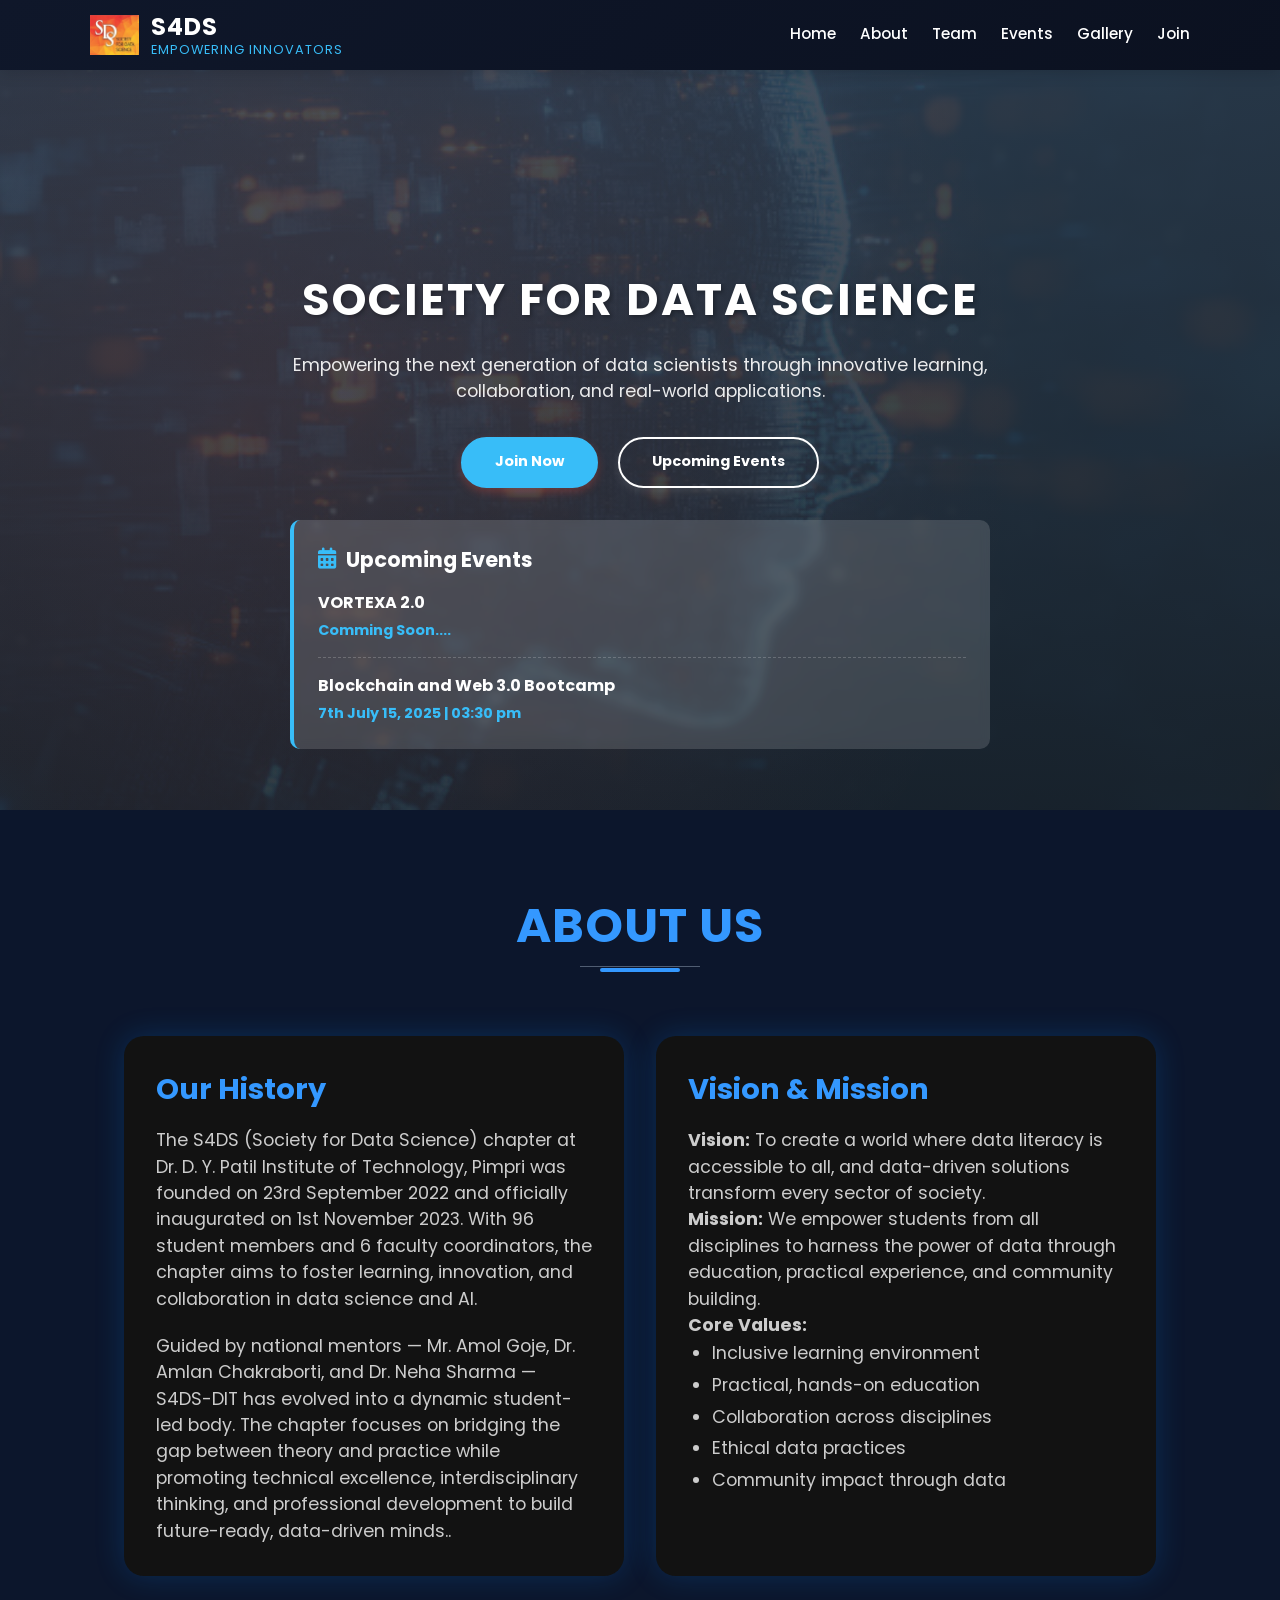
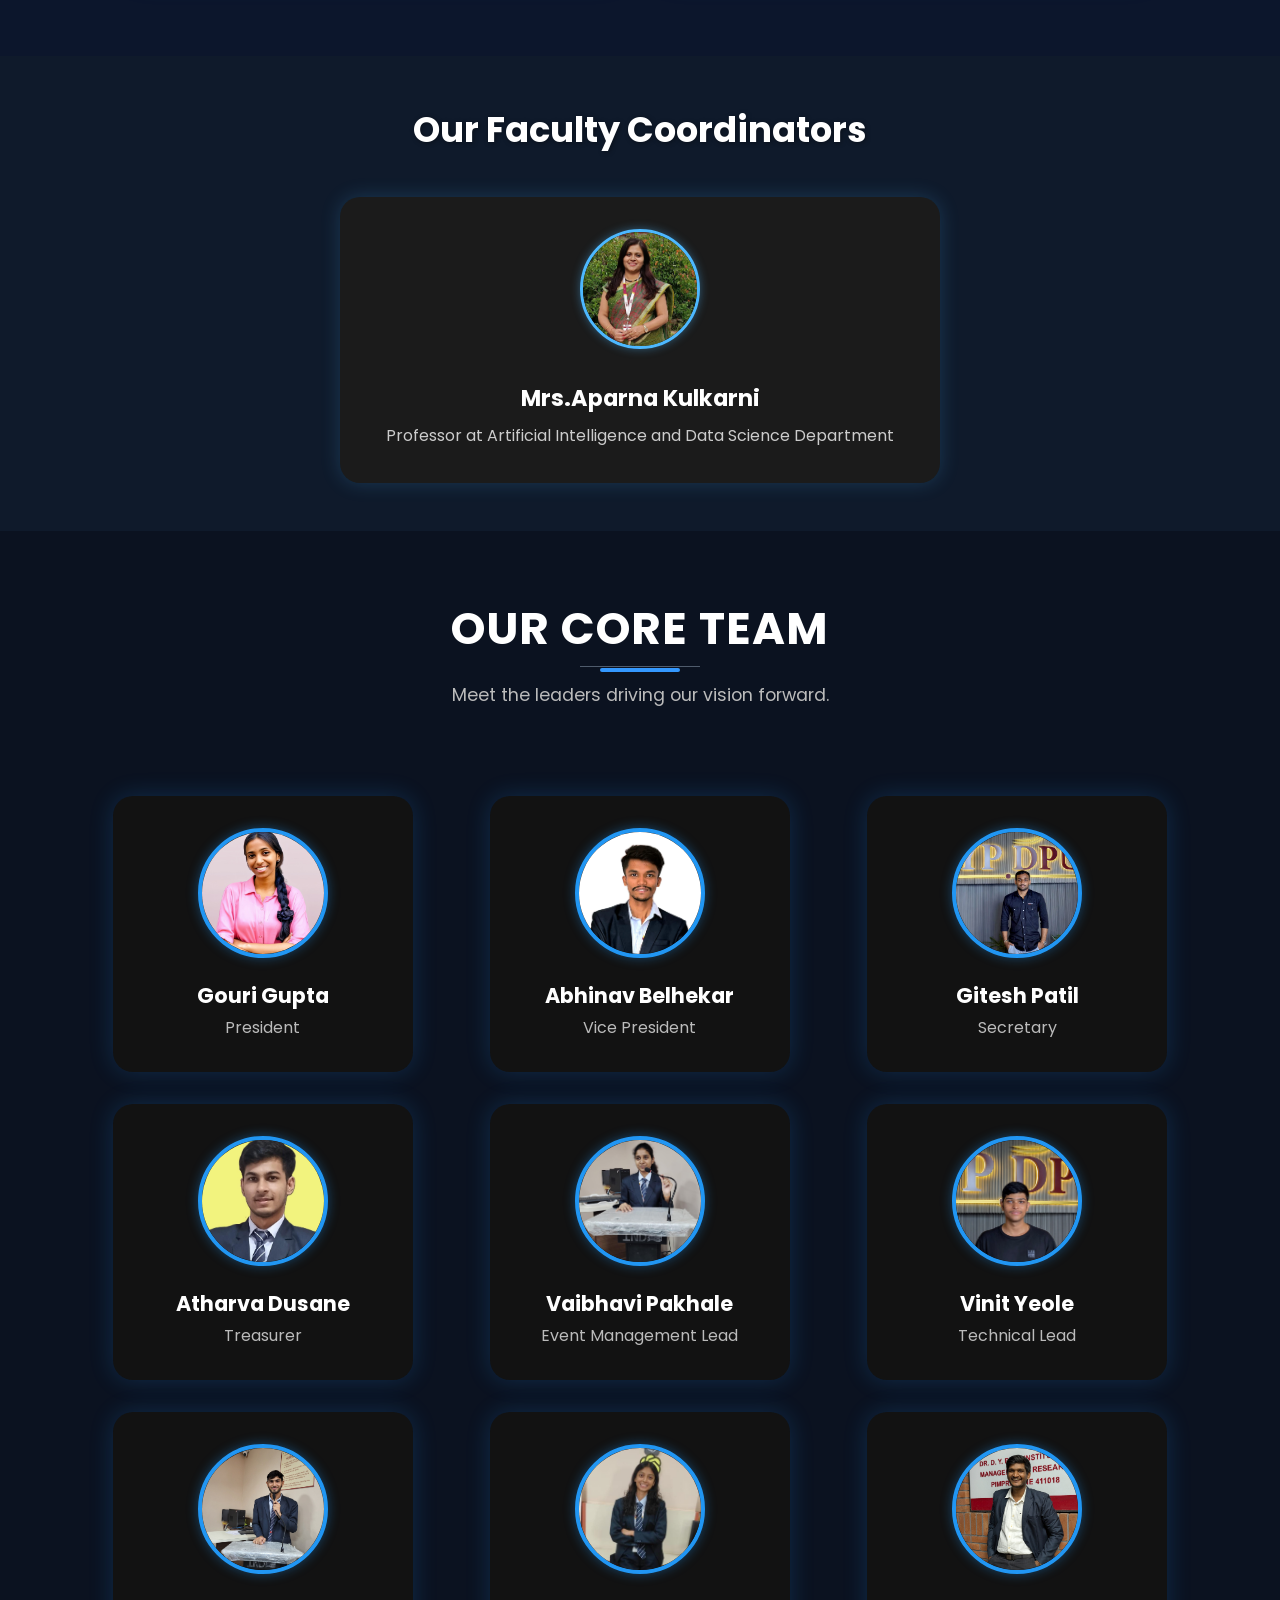
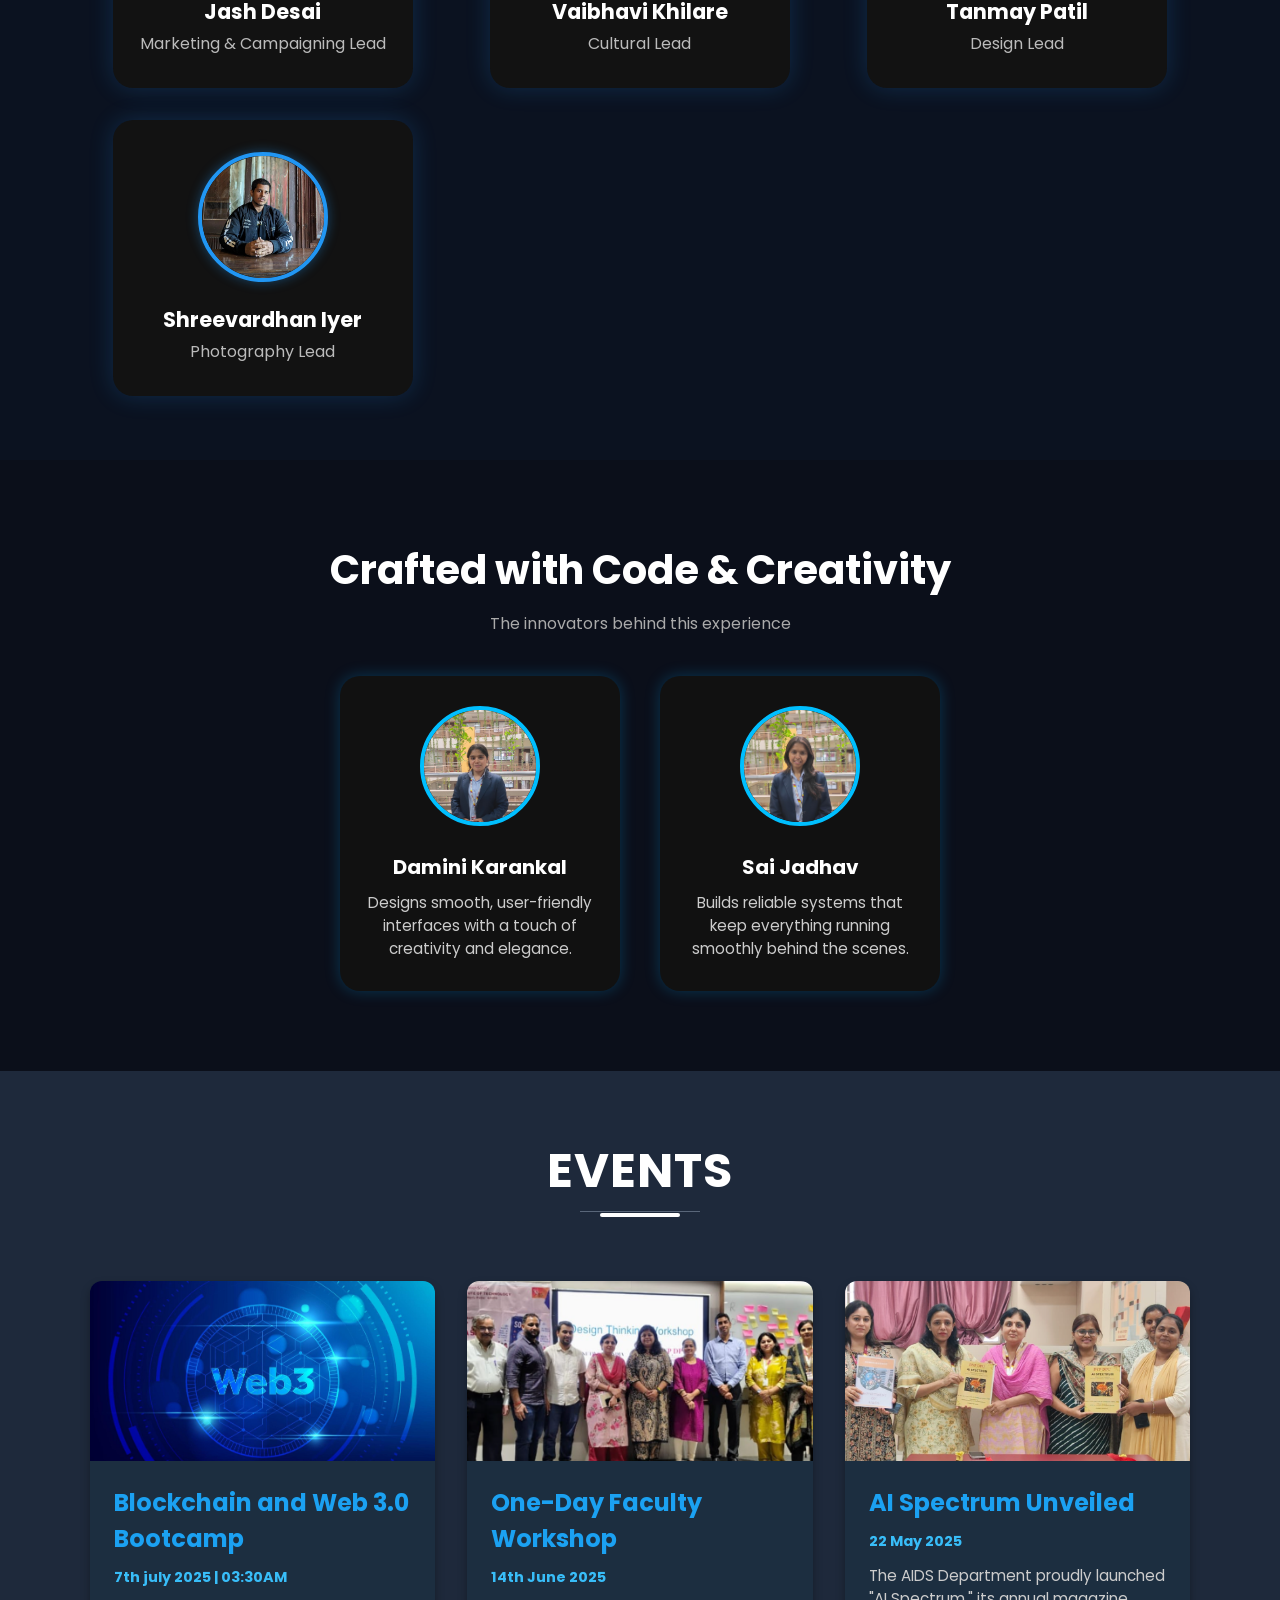
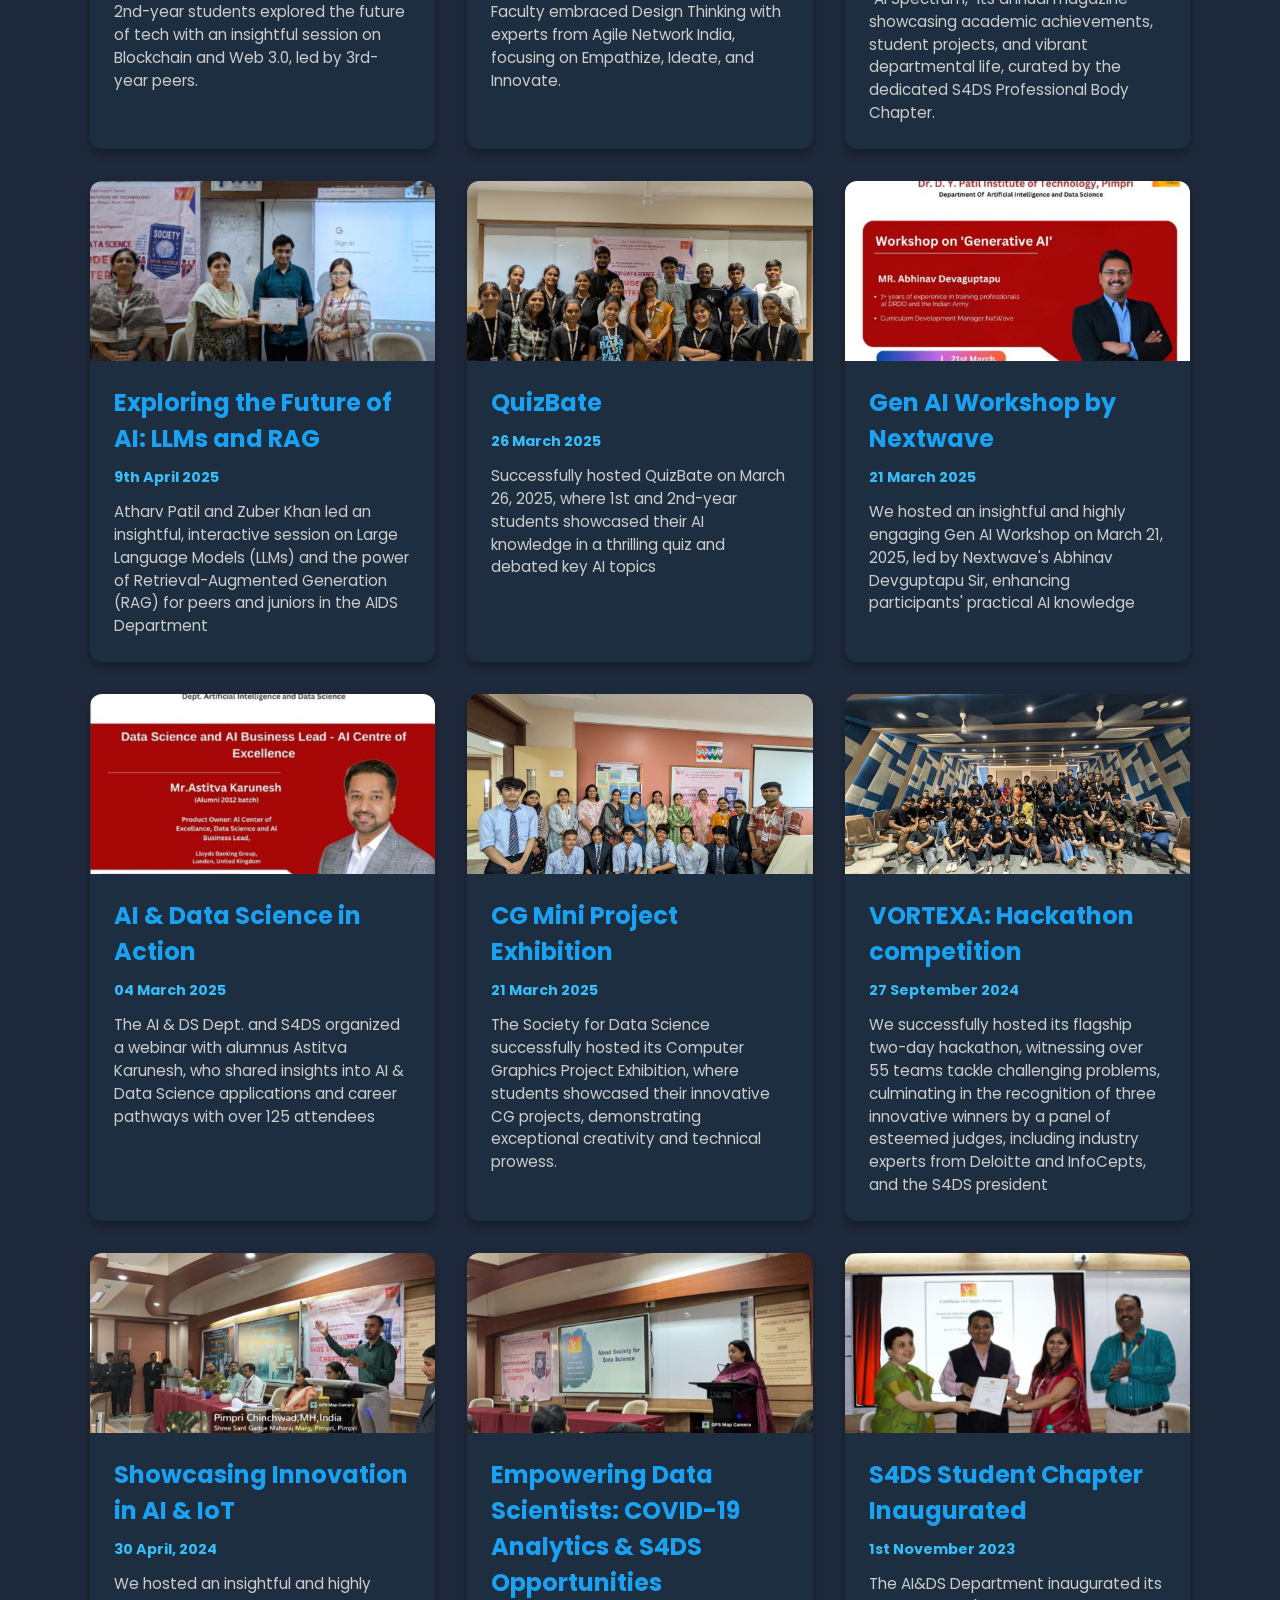
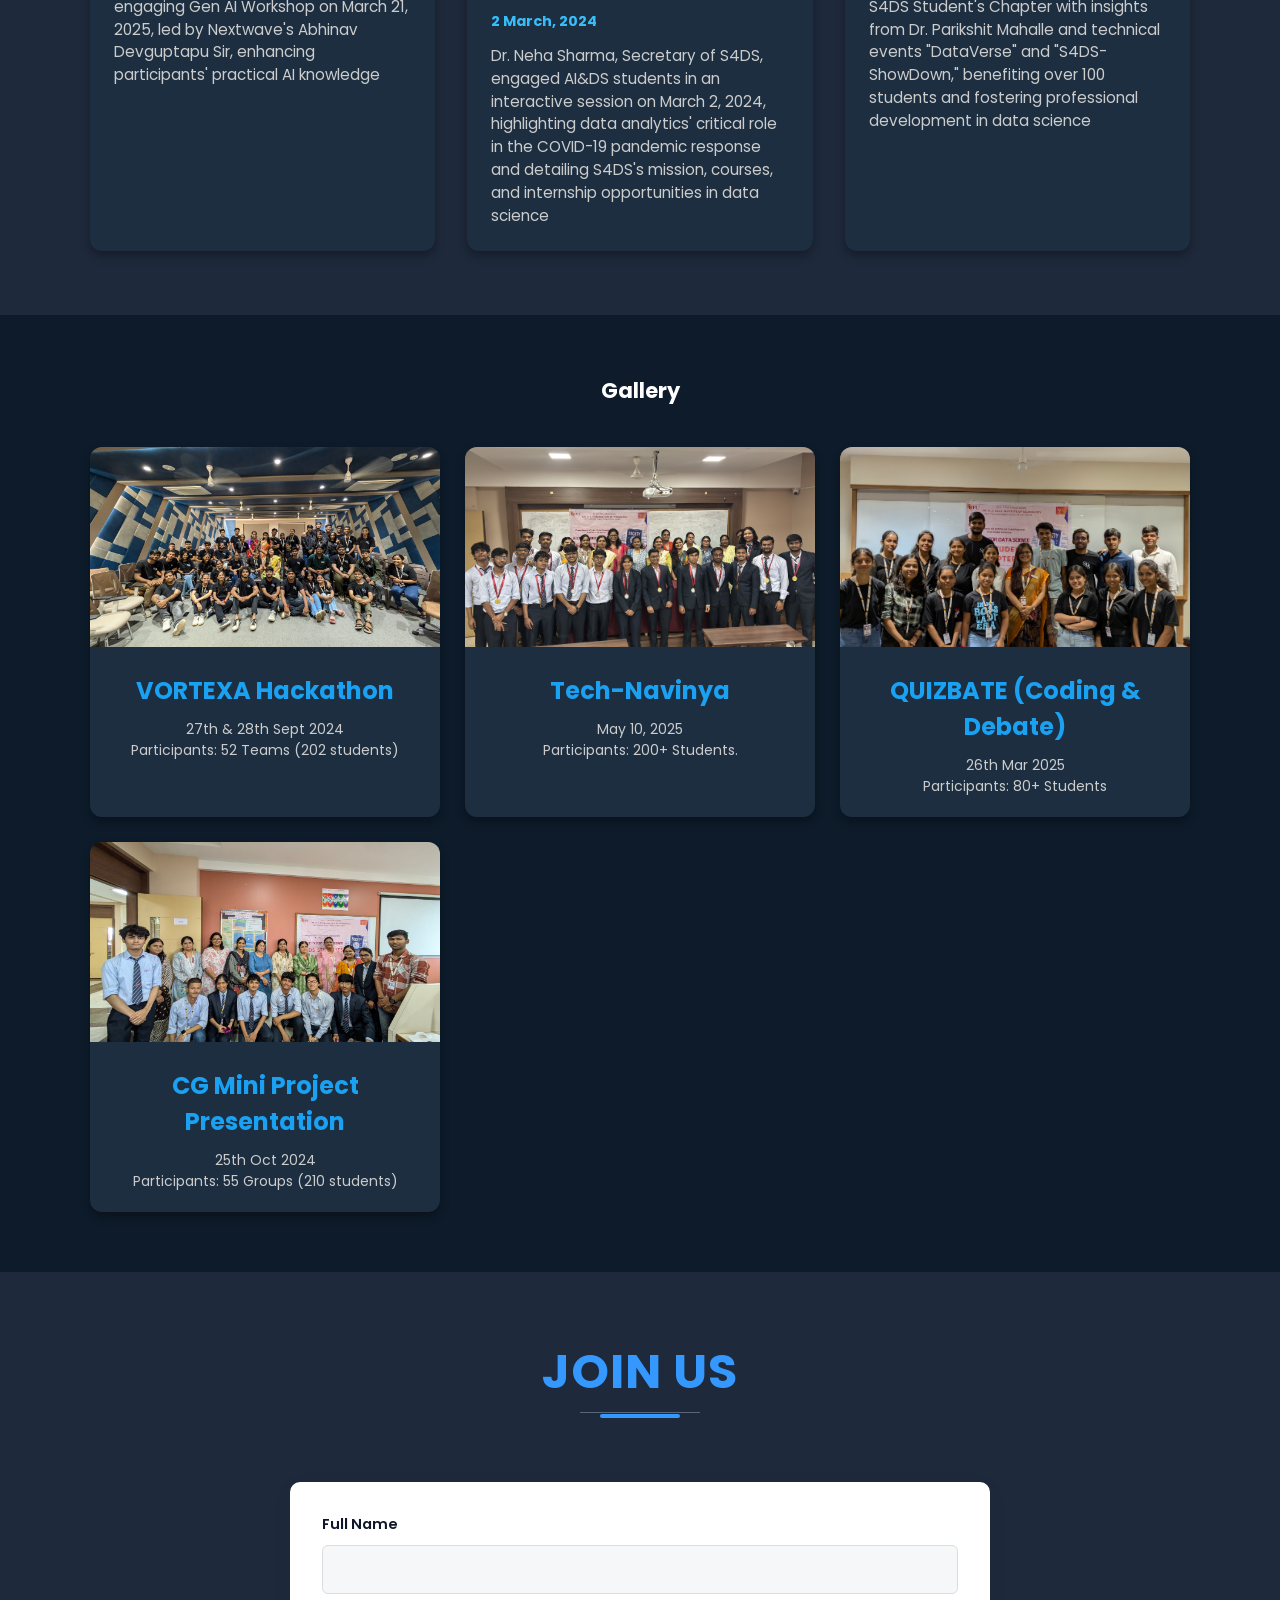
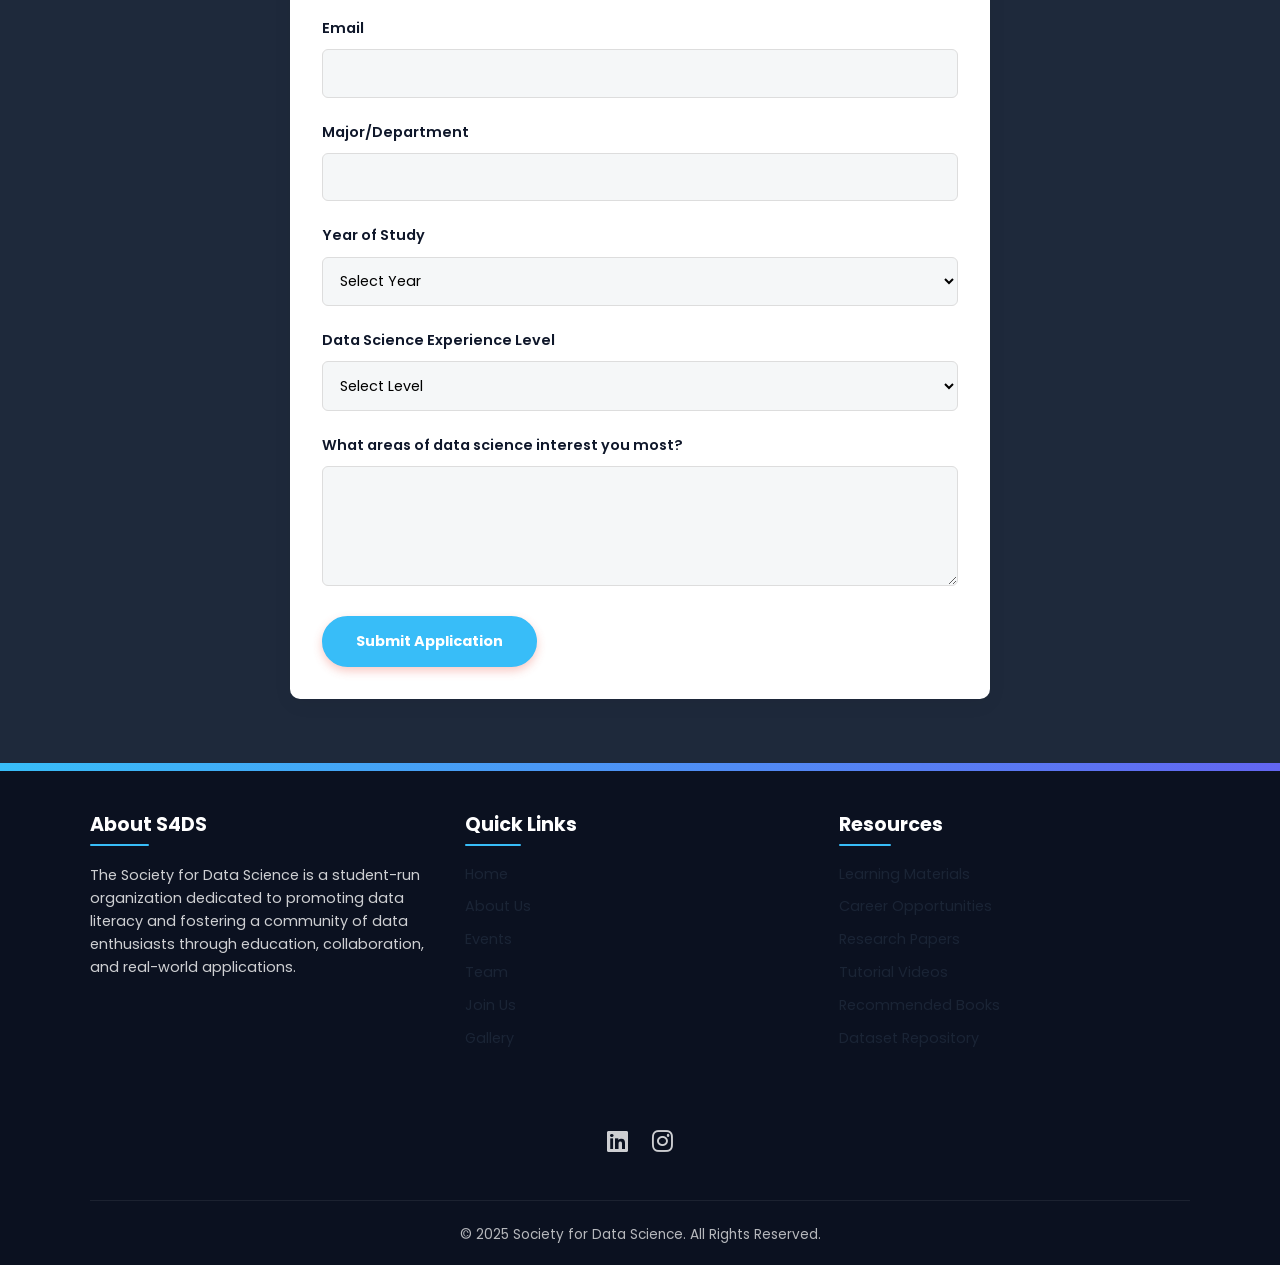
==== index.html @ be9adbdd "file seprated" ====
<!DOCTYPE html>
<html lang="en">
<head>
    <meta charset="UTF-8">
    <meta name="viewport" content="width=device-width, initial-scale=1.0">
    <title>S4DS - Society for Data Science</title>
    <link rel="stylesheet" href="style.css">
    <link rel="stylesheet" href="https://cdnjs.cloudflare.com/ajax/libs/font-awesome/6.0.0-beta3/css/all.min.css">
    <link href="https://fonts.googleapis.com/css2?family=Poppins:wght@300;400;500;600;700&display=swap" rel="stylesheet">
</head>
<body>
    <header id="header">
        <div class="container header-container">
            
            <a href="#home" class="logo">
                <img src="images/logo.png" alt="Logo" class="logo-img">
                <div class="logo-text">
                    <div class="logo-main">S4DS</div>
                    <div class="logo-sub">Empowering Innovators</div>
                </div>
            </a>

            <nav id="nav">
                <ul>
                    <li><a href="#home" class="nav-link">Home</a></li>
                    <li><a href="#about" class="nav-link">About</a></li>
                    <li><a href="#team" class="nav-link">Team</a></li>
                    <li><a href="#events" class="nav-link">Events</a></li>  
                    <li><a href="#event-gallery" class="nav-link">Gallery</a></li>
                    <li><a href="#join-us" class="nav-link">Join</a></li>
                </ul>
            </nav>

            <div class="hamburger" id="hamburger">
                <i class="fas fa-bars"></i>
            </div>
        </div>
    </header>


    <section id="home" class="hero">
        <div class="container hero-content">
            <h1><br><br>Society for Data Science</h1>
            <p>Empowering the next generation of data scientists through innovative learning, collaboration, and real-world applications.</p>
            <div class="btn-group">
                <a href="#join-us" class="btn">Join Now</a>
                <a href="#events" class="btn btn-outline">Upcoming Events</a>
            </div>
            
            <div class="upcoming-events">
                <h3><i class="fas fa-calendar-alt"></i> Upcoming Events</h3>
                <div class="event-item">
                    <h4>VORTEXA 2.0</h4>
                    <span class="date">Comming Soon....</span>
                </div>
                <div class="event-item">
                    <h4> Blockchain and Web 3.0 Bootcamp</h4>
                    <span class="date">7th July 15, 2025 | 03:30 pm</span>
                </div>
            </div>
        </div>
    </section>
    
    <section id="about" class="section">
        <div class="about-container">
            <div class="section-title">
                <h2>ABOUT US</h2>
            </div>
            <div class="about-sections">
                <div class="about-section">
                    <h3>Our History</h3>
                    <p>The S4DS (Society for Data Science) chapter at Dr. D. Y. Patil Institute of Technology, Pimpri was founded on 23rd September 2022 and officially inaugurated on 1st November 2023. With 96 student members and 6 faculty coordinators, the chapter aims to foster learning, innovation, and collaboration in data science and AI.</p><br>
                    <p>Guided by national mentors — Mr. Amol Goje, Dr. Amlan Chakraborti, and Dr. Neha Sharma — S4DS-DIT has evolved into a dynamic student-led body. The chapter focuses on bridging the gap between theory and practice while promoting technical excellence, interdisciplinary thinking, and professional development to build future-ready, data-driven minds..</p>
                </div>

                <div class="about-section">
                    <h3>Vision & Mission</h3>
                    <p><strong>Vision:</strong> To create a world where data literacy is accessible to all, and data-driven solutions transform every sector of society.</p>
                    <p><strong>Mission:</strong> We empower students from all disciplines to harness the power of data through education, practical experience, and community building.</p>
                    <p><strong>Core Values:</strong></p>
                    <ul>
                        <li>Inclusive learning environment</li>
                        <li>Practical, hands-on education</li>
                        <li>Collaboration across disciplines</li>
                        <li>Ethical data practices</li>
                        <li>Community impact through data</li>
                    </ul>
                </div>
            </div>
        </div>
    </section>

    <section id="faculty" class="section">
        <div class="container">
            <h3 class="faculty-title">Our Faculty Coordinators</h3>
            <div class="faculty-card">
                <img src="images/Teacher.jpg" alt="Mrs. Aparna Kulkarni" class="faculty-img">
                <h4 class="faculty-name">Mrs.Aparna Kulkarni</h4>
                <p class="faculty-position">Professor at Artificial Intelligence and Data Science Department</p>
            </div>
        </div>
    </section>

    <section id="team" class="section">
        <div class="container">
            <div class="section-title">
                <h2>Our Core Team</h2>
                <p>Meet the leaders driving our vision forward.</p>
            </div>
            <div class="team-grid">
                <div class="team-card">
                    <img src="images/president.jpg" alt="Gouri Gupta">
                    <h3>Gouri Gupta</h3>
                    <p>President</p>
                </div>
                <div class="team-card">
                    <img src="images/vise-president.jpg" alt="Abhinav Belhekar">
                    <h3>Abhinav Belhekar</h3>
                    <p>Vice President</p>
                </div>
                <div class="team-card">
                    <img src="images/secretary.jpg" alt="Gitesh Patil">
                    <h3>Gitesh Patil</h3>
                    <p>Secretary</p>
                </div>
                <div class="team-card">
                    <img src="images/TREASURER .jpg" alt="Atharva Dusane">
                    <h3>Atharva Dusane</h3>
                    <p>Treasurer</p>
                </div>
                <div class="team-card">
                    <img src="images/EVENT MANAGEMENT LEAD.jpg" alt="Vaibhavi Pakhale">
                    <h3>Vaibhavi Pakhale</h3>
                    <p>Event Management Lead</p>
                </div>
                <div class="team-card">
                    <img src="images/tech_lead.jpg" alt="Vinit Yeole">
                    <h3>Vinit Yeole</h3>
                    <p>Technical Lead</p>
                </div>
                <div class="team-card">
                    <img src="images/MARKETING & CAMPAIGNING LEAD.jpg" alt="Jash Desai">
                    <h3>Jash Desai</h3>
                    <p>Marketing & Campaigning Lead</p>
                </div>
                <div class="team-card">
                    <img src="images/cultural_lead.jpg" alt="Vaibhavi Khilare">
                    <h3>Vaibhavi Khilare</h3>
                    <p>Cultural Lead</p>
                </div>
                <div class="team-card">
                    <img src="images/DESIGN LEAD .jpg" alt="Tanmay Patil">
                    <h3>Tanmay Patil</h3>
                    <p>Design Lead</p>
                </div>
                <div class="team-card">
                    <img src="images/photographerLead.jpg" alt="Shreevardhan Iyer">
                    <h3>Shreevardhan Iyer</h3>
                    <p>Photography Lead</p>
                </div>
            </div>
        </div>
    </section>

    <section id="creators" class="section">
        <div class="container">
            <h2 class="creators-title">Crafted with Code & Creativity</h2>
            <p class="creators-subtitle">The innovators behind this experience</p>
            <div class="creators-grid">
                <div class="creator-card">
                    <img src="images/damini.jpg" alt="Damini Karankal" class="creator-img">
                    <div class="creator-name">Damini Karankal</div>
                    <p class="creator-role">Designs smooth, user-friendly interfaces with a touch of creativity and elegance.</p>
                </div>
                <div class="creator-card">
                    <img src="images/sai.jpg" alt="Sai Jadhav" class="creator-img">
                    <div class="creator-name">Sai Jadhav</div>
                    <p class="creator-role">Builds reliable systems that keep everything running smoothly behind the scenes.</p>
                </div>
            </div>
        </div>
    </section>


    <section id="events" class="section">
        <div class="container">
            <div class="section-title">
                <h2>Events</h2>
            </div>
            <div class="events-grid">
                <div class="event-card">
                    <div class="event-image">
                        <img src="images/web-3.jpeg" alt="Data Workshop">
                    </div>
                    <div class="event-info">
                        <h3>Blockchain and Web 3.0 Bootcamp</h3>
                        <span class="date">7th july 2025 | 03:30AM</span>
                        <p>2nd-year students explored the future of tech with an insightful session on Blockchain and Web 3.0, led by 3rd-year peers.</p>
                    </div>
                </div>
                <div class="event-card">
                    <div class="event-image">
                        <img src="images/FDP.png" alt="Hackathon">
                    </div>
                    <div class="event-info">
                        <h3>One-Day Faculty Workshop</h3>
                        <span class="date">14th June 2025 </span>
                        <p>Faculty embraced Design Thinking with experts from Agile Network India, focusing on Empathize, Ideate, and Innovate.</p>
                    </div>
                </div>
                <div class="event-card">
                    <div class="event-image">
                        <img src="images/magzine.png" alt="Guest Lecture">
                    </div>
                    <div class="event-info">
                        <h3>AI Spectrum Unveiled</h3>
                        <span class="date">22 May 2025 </span>
                        <p>The AIDS Department proudly launched "AI Spectrum," its annual magazine showcasing academic achievements, student projects, and vibrant departmental life, curated by the dedicated S4DS Professional Body Chapter.</p>
                    </div>
                </div>
                <div class="event-card">
                    <div class="event-image">
                        <img src="images/llm.png" alt="Machine Learning">
                    </div>
                    <div class="event-info">
                        <h3> Exploring the Future of AI: LLMs and RAG</h3>
                        <span class="date">9th April 2025 </span>
                        <p>Atharv Patil and Zuber Khan led an insightful, interactive session on Large Language Models (LLMs) and the power of Retrieval-Augmented Generation (RAG) for peers and juniors in the AIDS Department</p>
                    </div>
                </div>
                <div class="event-card">
                    <div class="event-image">
                        <img src="images/event3/2.jpg" alt="Conference">
                    </div>
                    <div class="event-info">
                        <h3>QuizBate</h3>
                        <span class="date">26 March 2025</span>
                        <p>Successfully hosted QuizBate on March 26, 2025, where 1st and 2nd-year students showcased their AI knowledge in a thrilling quiz and debated key AI topics</p>
                    </div>
                </div>
                <div class="event-card">
                    <div class="event-image">
                        <img src="images/NextWave.png" alt="Conference">
                    </div>
                    <div class="event-info">
                        <h3>Gen AI Workshop by Nextwave</h3>
                        <span class="date">21 March 2025</span>
                        <p>We hosted an insightful and highly engaging Gen AI Workshop on March 21, 2025, led by Nextwave's Abhinav Devguptapu Sir, enhancing participants' practical AI knowledge</p>
                    </div>
                </div>
                <div class="event-card">
                    <div class="event-image">
                        <img src="images/session.png" alt="Conference">
                    </div>
                    <div class="event-info">
                        <h3>AI & Data Science in Action</h3>
                        <span class="date">04 March 2025</span>
                        <p>The AI & DS Dept. and S4DS organized a webinar with alumnus Astitva Karunesh, who shared insights into AI & Data Science applications and career pathways with over 125 attendees</p>
                    </div>
                </div>
                <div class="event-card">
                    <div class="event-image">
                        <img src="images/event4/cover.jpg" alt="Conference">
                    </div>
                    <div class="event-info">
                        <h3>CG Mini Project Exhibition</h3>
                        <span class="date">21 March 2025</span>
                        <p>The Society for Data Science successfully hosted its Computer Graphics Project Exhibition, where students showcased their innovative CG projects, demonstrating exceptional creativity and technical prowess.</p>
                    </div>
                </div>
                <div class="event-card">
                    <div class="event-image">
                        <img src="images/event1/1.jpg" alt="Conference">
                    </div>
                    <div class="event-info">
                        <h3>VORTEXA: Hackathon competition</h3>
                        <span class="date">27 September 2024</span>
                        <p>We successfully hosted its flagship two-day hackathon, witnessing over 55 teams tackle challenging problems, culminating in the recognition of three innovative winners by a panel of esteemed judges, including industry experts from Deloitte and InfoCepts, and the S4DS president</p>
                    </div>
                </div>
                <div class="event-card">
                    <div class="event-image">
                        <img src="images/Iot.png" alt="Conference">
                    </div>
                    <div class="event-info">
                        <h3>Showcasing Innovation in AI & IoT</h3>
                        <span class="date">30 April, 2024</span>
                        <p>We hosted an insightful and highly engaging Gen AI Workshop on March 21, 2025, led by Nextwave's Abhinav Devguptapu Sir, enhancing participants' practical AI knowledge</p>
                    </div>
                </div>
                <div class="event-card">
                    <div class="event-image">
                        <img src="images/Neha.png" alt="Conference">
                    </div>
                    <div class="event-info">
                        <h3>Empowering Data Scientists: COVID-19 Analytics & S4DS Opportunities</h3>
                        <span class="date">2 March, 2024</span>
                        <p>Dr. Neha Sharma, Secretary of S4DS, engaged AI&DS students in an interactive session on March 2, 2024, highlighting data analytics' critical role in the COVID-19 pandemic response and detailing S4DS's mission, courses, and internship opportunities in data science</p>
                    </div>
                </div>
                <div class="event-card">
                    <div class="event-image">
                        <img src="images/S4DS.png" alt="Conference">
                    </div>
                    <div class="event-info">
                        <h3>S4DS Student Chapter Inaugurated</h3>
                        <span class="date">1st November 2023</span>
                        <p>The AI&DS Department inaugurated its S4DS Student's Chapter with insights from Dr. Parikshit Mahalle and technical events "DataVerse" and "S4DS-ShowDown," benefiting over 100 students and fostering professional development in data science</p>
                    </div>
                </div>
            </div>
        </div>
    </section>

    <section id="event-gallery" class="section">
        <div class="container gallery-container">
            <h2 class="section-title">Gallery</h2>
            <div class="event-grid">
                <div class="event-card" onclick="showGallery(0)">
                    <img src="images/event1/1.jpg" alt="VORTEXA Hackathon Gallery">
                    <div class="event-card-content">
                        <h3>VORTEXA Hackathon</h3>
                        <p>27th & 28th Sept 2024</p>
                        <p>Participants: 52 Teams (202 students)</p>
                    </div>
                </div>
                <div class="event-card" onclick="showGallery(1)">
                    <img src="images/event2/1.jpeg" alt="Tech-Navinya Gallery">
                    <div class="event-card-content">
                        <h3>Tech-Navinya</h3>
                        <p>May 10, 2025</p>
                        <p>Participants: 200+ Students.</p>
                    </div>
                </div>
                <div class="event-card" onclick="showGallery(2)">
                    <img src="images/event3/2.jpg" alt="QUIZBATE Gallery">
                    <div class="event-card-content">
                        <h3>QUIZBATE (Coding & Debate)</h3>
                        <p>26th Mar 2025</p>
                        <p>Participants: 80+ Students</p>
                    </div>
                </div>
                <div class="event-card" onclick="showGallery(3)">
                    <img src="images/event4/cover.jpg" alt="CG Mini Project Presentation Gallery">
                    <div class="event-card-content">
                        <h3>CG Mini Project Presentation</h3>
                        <p>25th Oct 2024</p>
                        <p>Participants: 55 Groups (210 students)</p>
                    </div>
                </div>
            </div>
        </div>

        <div id="eventsModal" class="modal">
            <div class="modal-content">
                <button class="back-button" id="backBtn">&larr; Back</button>
                <h2 id="modalTitle"></h2>
                <div id="galleryContainer" class="gallery-container-modal"></div>
            </div>
        </div>

        <div id="lightbox" class="lightbox">
            <span class="close-lightbox">&times;</span>
            <img id="lightbox-img" alt="Enlarged gallery image">
            <div class="lightbox-nav">
                <span id="prevBtn" class="nav-arrow">&#8592;</span>
                <span id="nextBtn" class="nav-arrow">&#8594;</span>
            </div>
        </div>
    </section>

    <section id="join-us" class="section">
        <div class="container">
            <div class="section-title">
                <h2>Join Us</h2>
            </div>
            <div class="join-form">
                <form id="membership-form">
                    <div class="form-group">
                        <label for="name">Full Name</label>
                        <input type="text" id="name" name="name" required>
                    </div>
                    <div class="form-group">
                        <label for="email">Email</label>
                        <input type="email" id="email" name="email" required>
                    </div>
                    <div class="form-group">
                        <label for="major">Major/Department</label>
                        <input type="text" id="major" name="major" required>
                    </div>
                    <div class="form-group">
                        <label for="year">Year of Study</label>
                        <select id="year" name="year" required>
                            <option value="">Select Year</option>
                            <option value="Freshman">Freshman</option>
                            <option value="Sophomore">Sophomore</option>
                            <option value="Junior">Junior</option>
                            <option value="Senior">Senior</option>
                            <option value="Graduate">Graduate</option>
                        </select>
                    </div>
                    <div class="form-group">
                        <label for="experience">Data Science Experience Level</label>
                        <select id="experience" name="experience" required>
                            <option value="">Select Level</option>
                            <option value="Beginner">Beginner (0-6 months)</option>
                            <option value="Intermediate">Intermediate (6 months - 2 years)</option>
                            <option value="Advanced">Advanced (2+ years)</option>
                        </select>
                    </div>
                    <div class="form-group">
                        <label for="interests">What areas of data science interest you most?</label>
                        <textarea id="interests" name="interests"></textarea>
                    </div>
                    <button type="submit" class="btn">Submit Application</button>
                </form>
            </div>
        </div>
    </section>

    <footer>
        <div class="container">
            <div class="footer-content">
                <div class="footer-section">
                    <h3>About S4DS</h3>
                    <p>The Society for Data Science is a student-run organization dedicated to promoting data literacy and fostering a community of data enthusiasts through education, collaboration, and real-world applications.</p>
                </div>
                <div class="footer-section">
                    <h3>Quick Links</h3>
                    <ul>
                        <li><a href="#home">Home</a></li>
                        <li><a href="#about">About Us</a></li>
                        <li><a href="#events">Events</a></li>
                        <li><a href="#team">Team</a></li>
                        <li><a href="#join-us">Join Us</a></li>
                        <li><a href="#event-gallery">Gallery</a></li>
                    </ul>
                </div>
                <div class="footer-section">
                    <h3>Resources</h3>
                    <ul>
                        <li><a href="#">Learning Materials</a></li>
                        <li><a href="#">Career Opportunities</a></li>
                        <li><a href="#">Research Papers</a></li>
                        <li><a href="#">Tutorial Videos</a></li>
                        <li><a href="#">Recommended Books</a></li>
                        <li><a href="#">Dataset Repository</a></li>
                    </ul>
                </div>
            </div>
            <div class="social-links-footer">
                <a href="https://www.linkedin.com/company/society-for-data-science-dit/posts/?feedView=all"><i class="fab fa-linkedin"></i></a>
                <a href="https://www.instagram.com/s4ds_dit/profilecard/?igsh=MXRheWF4OGc2OHNsYw=="><i class="fab fa-instagram"></i></a>
            </div>
            <div class="copyright">
                <p>&copy; 2025 Society for Data Science. All Rights Reserved.</p>
            </div>
        </div>
    </footer>
    <script src="script.js"></script>
</body>
</html>
---- style.css ----
:root {
    --primary: #0f172a;
    --secondary: #1e293b;
    --accent: #38bdf8;
    --highlight: #6366f1;
    --light: #1e293b;
    --dark: #0b1120;
    --text: #f8fafc;
    --text-light: #94a3b8;
    --glow: rgba(56, 189, 248, 0.35);
}

* {
    margin: 0;
    padding: 0;
    box-sizing: border-box;
    font-family: 'Poppins', 'Segoe UI', Tahoma, Geneva, Verdana, sans-serif;
}

body {
    background-color: var(--light);
    color: var(--text);
    line-height: 1.5;
    overflow-x: hidden;
    font-size: 14px;
}

/* Header & Navigation */
header {
    background: linear-gradient(135deg, var(--primary), var(--dark));
    color: white;
    padding: 0.8rem 0;
    position: fixed;
    width: 100%;
    z-index: 1000;
    box-shadow: 0 2px 15px rgba(0, 0, 0, 0.15);
    transition: all 0.3s ease;
}

header.scrolled {
    padding: 0.4rem 0;
    background: rgba(44, 62, 80, 0.98);
    backdrop-filter: blur(8px);
}

.container {
    width: 90%;
    max-width: 1100px;
    margin: 0 auto;
}

.header-container {
    display: flex;
    justify-content: space-between;
    align-items: center;
}

.logo {
    display: flex;
    align-items: center;
    font-weight: bold;
    font-size: 1.5rem;
    text-transform: uppercase;
    letter-spacing: 1px;
    text-decoration: none;
}

.logo-img {
    height: 40px;
    margin-right: 12px;
    transition: transform 0.3s ease;
}

.logo:hover .logo-img {
    transform: rotate(15deg);
}

.logo-text {
    display: flex;
    flex-direction: column;
    line-height: 1.2;
}

.logo-main {
    font-size: 1.5rem;
    color: white;
}

.logo-sub {
    font-size: 0.8rem;
    color: var(--accent);
    font-weight: normal;
}

nav ul {
    display: flex;
    list-style: none;
    margin: 0;
    gap: 1.5rem;
}

nav ul li {
    position: relative;
}

nav ul li a {
    color: white;
    text-decoration: none;
    font-weight: 500;
    position: relative;
    padding: 0.4rem 0;
    transition: all 0.3s ease;
    font-size: 0.95rem;
}

nav ul li a:hover {
    color: var(--accent);
}

nav ul li a::after {
    content: '';
    position: absolute;
    width: 0;
    height: 2px;
    background: var(--accent);
    bottom: 0;
    left: 0;
    transition: width 0.3s ease, transform 0.3s ease;
    transform-origin: left;
    transform: scaleX(0);
}

nav ul li a:hover::after {
    width: 100%;
    transform: scaleX(1);
}

.hamburger {
    display: none;
    cursor: pointer;
    color: white;
    font-size: 1.3rem;
}


/* Hero Section */
.hero {
    height: 90vh;
    display: flex;
    align-items: center;
    background: linear-gradient(rgba(44, 62, 80, 0.9), rgba(26, 37, 47, 0.9)), url('images/ai-generated-8540915_1280.jpg') no-repeat center center/cover;
    color: white;
    text-align: center;
    padding-top: 70px;
    position: relative;
    overflow: hidden;
}

.hero::before {
    content: '';
    position: absolute;
    top: 0;
    left: 0;
    width: 100%;
    height: 100%;
    background: radial-gradient(circle at 20% 50%, rgba(231, 76, 60, 0.1), transparent 70%);
    z-index: 0;
}

.hero-content {
    max-width: 700px;
    margin: 0 auto;
    position: relative;
    z-index: 1;
    animation: fadeInUp 0.8s ease-out;
}

.hero h1 {
    font-size: 2.8rem;
    margin-bottom: 1.2rem;
    text-transform: uppercase;
    letter-spacing: 2px;
    text-shadow: 2px 2px 4px rgba(0, 0, 0, 0.3);
}

.hero p {
    font-size: 1.1rem;
    margin-bottom: 2rem;
    opacity: 0.9;
}

.upcoming-events {
    background: rgba(255, 255, 255, 0.15);
    backdrop-filter: blur(5px);
    border-radius: 10px;
    padding: 1.5rem;
    margin-top: 2rem;
    text-align: left;
    border-left: 4px solid var(--accent);
    animation: pulse 2s infinite;
}

.upcoming-events h3 {
    margin-bottom: 1rem;
    color: white;
    font-size: 1.3rem;
    display: flex;
    align-items: center;
}

.upcoming-events h3 i {
    margin-right: 10px;
    color: var(--accent);
}

.event-item {
    margin-bottom: 1rem;
    padding-bottom: 1rem;
    border-bottom: 1px dashed rgba(255, 255, 255, 0.2);
}

.event-item:last-child {
    margin-bottom: 0;
    padding-bottom: 0;
    border-bottom: none;
}

.event-item h4 {
    color: white;
    margin-bottom: 0.3rem;
    font-size: 1rem;
}

.event-item .date {
    color: var(--accent);
    font-weight: bold;
    font-size: 0.9rem;
}

/* General Buttons and Sections */
.btn {
    display: inline-block;
    background: var(--accent);
    color: white;
    padding: 0.8rem 2rem;
    border-radius: 50px;
    text-decoration: none;
    font-weight: bold;
    transition: all 0.3s ease;
    border: 2px solid var(--accent);
    box-shadow: 0 4px 10px rgba(231, 76, 60, 0.3);
    font-size: 0.9rem;
}

.btn:hover {
    background: transparent;
    color: var(--accent);
    transform: translateY(-3px);
    box-shadow: 0 10px 20px rgba(231, 76, 60, 0.3);
}

.btn-outline {
    background: transparent;
    border: 2px solid white;
    margin-left: 1rem;
    box-shadow: 0 4px 10px rgba(255, 255, 255, 0.1);
}

.btn-outline:hover {
    background: white;
    color: var(--primary);
    border-color: white;
}

.section {
    padding: 4rem 0;
    position: relative;
}

.section-title {
    text-align: center;
    margin-bottom: 3rem;
    position: relative;
    overflow: hidden;
}

.section-title h2 {
    font-size: 2.2rem;
    color: var(--primary);
    text-transform: uppercase;
    letter-spacing: 1px;
    position: relative;
    display: inline-block;
    padding-bottom: 10px;
}

.section-title h2::after {
    content: '';
    position: absolute;
    width: 60px;
    height: 3px;
    background: var(--accent);
    bottom: 0;
    left: 50%;
    transform: translateX(-50%);
    border-radius: 2px;
}

.section-title h2::before {
    content: '';
    position: absolute;
    width: 120px;
    height: 1px;
    background: var(--text-light);
    bottom: 5px;
    left: 50%;
    transform: translateX(-50%);
    opacity: 0.5;
}

/* About Section */
#about {
    background-color: #0c162c;
    padding: 5rem 0;
    color: #fff;
}

.about-container {
    width: 90%;
    max-width: 1300px;
    margin: auto;
}

.section-title h2 {
    font-size: 3rem;
    font-weight: 700;
    position: relative;
    display: inline-block;
    color: #3498ff;
    margin-bottom: 1rem;
}

.section-title h2::after {
    content: '';
    display: block;
    width: 80px;
    height: 4px;
    background-color: #3498ff;
    margin: 0.5rem auto 0;
    border-radius: 5px;
    animation: underline-grow 2s ease-in-out infinite alternate;
}

.about-sections {
    display: flex;
    flex-direction: row;
    justify-content: center;
    flex-wrap: wrap;
    gap: 2rem;
}

.about-section {
    background-color: #121212;
    color: #fff;
    padding: 2rem;
    border-radius: 20px;
    box-shadow: 0 0 30px rgba(0, 140, 255, 0.2);
    flex: 1 1 40%;
    max-width: 500px;
    transition: transform 0.3s ease, box-shadow 0.3s ease;
}

.about-section:hover {
    transform: scale(1.03);
    box-shadow: 0 0 40px rgba(0, 140, 255, 0.4);
}

.about-section h3 {
    color: #3498ff;
    font-size: 1.8rem;
    margin-bottom: 1rem;
}

.about-section ul {
    margin-left: 1.5rem;
    line-height: 1.8;
    color: #ddd;
}

.about-section p,
.about-section li {
    font-size: 1.1rem;
    color: #ccc;
}


/* Faculty Coordinators */
#faculty {
    padding: 3rem 1rem;
    background-color: #0f1a2b;
    font-family: 'Segoe UI', sans-serif;
    text-align: center;
}

.faculty-title {
    color: #ffffff;
    margin-bottom: 2.5rem;
    font-size: 2.2rem;
    font-weight: 700;
    text-shadow: 1px 1px 5px rgba(0,0,0,0.4);
}

.faculty-card {
    background-color: #1b1b1b;
    border-radius: 20px;
    padding: 2rem;
    text-align: center;
    box-shadow: 0 0 20px rgba(77, 184, 255, 0.2);
    max-width: 600px;
    margin: auto;
    transition: all 0.3s ease;
}

.faculty-card:hover {
    box-shadow: 0 0 40px rgba(77, 184, 255, 0.35);
}

.faculty-img {
    width: 120px;
    height: 120px;
    border-radius: 50%;
    object-fit: cover;
    margin-bottom: 1.2rem;
    border: 3px solid #4db8ff;
    box-shadow: 0 0 10px rgba(77, 184, 255, 0.4);
}

.faculty-name {
    margin: 0.5rem 0;
    font-size: 1.4rem;
    font-weight: 700;
    color: #ffffff;
}

.faculty-position {
    margin: 0.2rem 0;
    font-size: 1rem;
    color: #cccccc;
}


/* Core Team Section */
#team {
    background-color: #0b1220;
    padding: 4rem 1rem;
    font-family: 'Poppins', sans-serif;
    color: #fff;
    text-align: center;
}

#team .section-title h2 {
    font-size: 2.8rem;
    color: #fff;
    margin-bottom: 10px;
}

#team .section-title p {
    font-size: 1.1rem;
    color: #bbb;
    margin-bottom: 40px;
}

.team-grid {
    display: grid;
    grid-template-columns: repeat(auto-fit, minmax(280px, 1fr));
    gap: 2rem;
    max-width: 1200px;
    margin: 0 auto;
    justify-items: center;
}

.team-card {
    background-color: #121212;
    padding: 2rem 1.5rem;
    border-radius: 20px;
    box-shadow: 0 0 25px rgba(33, 150, 243, 0.2);
    text-align: center;
    transition: transform 0.3s ease, box-shadow 0.3s ease;
    width: 100%;
    max-width: 300px;
}

.team-card:hover {
    transform: translateY(-10px) scale(1.03);
    box-shadow: 0 0 40px rgba(33, 150, 243, 0.5);
}

.team-card img {
    width: 130px;
    height: 130px;
    border-radius: 50%;
    border: 4px solid #2196f3;
    object-fit: cover;
    object-position: center;
    background-color: #fff;
    margin-bottom: 1rem;
    box-shadow: 0 0 12px rgba(33, 150, 243, 0.4);
}

.team-card h3 {
    font-size: 1.3rem;
    font-weight: bold;
    margin-bottom: 0.3rem;
    color: #fff;
}

.team-card p {
    font-size: 1rem;
    color: #bbb;
    margin: 0;
}


/* Creators Section */
#creators {
    padding: 80px 20px;
    background-color: #0b0f1a;
    text-align: center;
}

.creators-title {
    font-size: 2.5rem;
    font-weight: 700;
    color: white;
    margin-bottom: 12px;
}

.creators-subtitle {
    color: #aaa;
    font-size: 1rem;
    margin-bottom: 40px;
}

.creators-grid {
    display: flex;
    flex-wrap: wrap;
    justify-content: center;
    gap: 40px;
    max-width: 1100px;
    margin: auto;
}

.creator-card {
    background-color: #111;
    padding: 30px 20px;
    border-radius: 20px;
    box-shadow: 0 0 15px rgba(0, 174, 255, 0.25);
    transition: all 0.4s ease;
    width: 280px;
    text-align: center;
}

.creator-card:hover {
    transform: translateY(-6px);
}

.creator-card .creator-img {
    width: 120px;
    height: 120px;
    object-fit: cover;
    border-radius: 50%;
    border: 4px solid #00bfff;
    margin-bottom: 20px;
}

.creator-card .creator-name {
    font-size: 1.25rem;
    font-weight: bold;
    color: white;
}

.creator-card .creator-role {
    margin-top: 10px;
    color: #ccc;
    font-size: 0.95rem;
}

.creator-card:first-child:hover {
    box-shadow: 0 0 30px rgba(0,174,255,0.5);
}

.creator-card:last-child:hover {
    box-shadow: 0 0 30px rgba(255,20,147,0.5);
}


/* Events Section */
#events .section-title h2 {
    color: white;
}

#events .section-title h2::after {
    background: white;
}

.events-grid {
    display: grid;
    grid-template-columns: repeat(auto-fill, minmax(280px, 1fr));
    gap: 2rem;
}

.event-card {
    background: #1c2e40;
    border-radius: 10px;
    overflow: hidden;
    box-shadow: 0 5px 15px rgba(0, 0, 0, 0.08);
    transition: all 0.3s ease;
    position: relative;
}

.event-card:hover {
    transform: translateY(-8px);
    box-shadow: 0 10px 25px rgba(0, 0, 0, 0.1);
}

.event-image {
    height: 180px;
    overflow: hidden;
    position: relative;
}

.event-image img {
    width: 100%;
    height: 100%;
    object-fit: cover;
    transition: transform 0.5s ease;
}

.event-card:hover .event-image img {
    transform: scale(1.1);
}

.event-info {
    padding: 1.5rem;
    position: relative;
    z-index: 2;
}

.event-info h3 {
    margin-bottom: 0.6rem;
    color: var(--text);
    font-size: 1.2rem;
}

.event-info .date {
    color: var(--accent);
    font-weight: bold;
    margin-bottom: 0.8rem;
    display: block;
    font-size: 0.9rem;
}

.event-info p {
    color: var(--text-light);
    font-size: 0.95rem;
}


/* Gallery Section */
#event-gallery {
    background-color: #0d1b2a;
    padding: 60px 20px;
    color: white;
    font-family: 'Segoe UI', Tahoma, Geneva, Verdana, sans-serif;
    text-align: center;
}

#event-gallery .section-title {
    margin-bottom: 40px;
}

#event-gallery .section-title h2 {
    border-bottom: 3px solid #1ba1f2;
    display: inline-block;
    padding-bottom: 10px;
    font-size: 2.5rem;
}

.event-grid {
    display: grid;
    grid-template-columns: repeat(auto-fill, minmax(350px, 1fr));
    gap: 25px;
}

.event-card {
    background-color: #1c2e40;
    border-radius: 12px;
    overflow: hidden;
    box-shadow: 0 5px 10px rgba(0, 0, 0, 0.3);
    cursor: pointer;
    transition: transform 0.3s ease;
}

.event-card:hover {
    transform: translateY(-10px);
}

.event-card img {
    width: 100%;
    height: 200px;
    object-fit: cover;
}

.event-card-content {
    padding: 20px;
}

.event-card h3 {
    font-size: 1.5rem;
    margin-bottom: 10px;
    color: #1ba1f2;
}

.event-card p {
    color: #ccc;
}


/* Modal Gallery */
.modal {
    display: none;
    position: fixed;
    top: 0;
    left: 0;
    width: 100%;
    height: 100%;
    background-color: rgba(0, 0, 0, 0.9);
    align-items: center;
    justify-content: center;
    flex-direction: column;
    z-index: 9999;
}

.modal.show {
    display: flex;
}

.modal-content {
    background: #1e2a38;
    border-radius: 10px;
    padding: 30px;
    max-width: 1000px;
    width: 90%;
    color: white;
    max-height: 90vh;
    overflow-y: auto;
    position: relative;
}

.gallery-container-modal {
    display: grid;
    grid-template-columns: repeat(auto-fill, minmax(220px, 1fr));
    gap: 15px;
}

.gallery-img {
    width: 100%;
    height: 160px;
    object-fit: cover;
    border-radius: 10px;
    cursor: pointer;
}

/* Lightbox */
.lightbox {
    display: none;
    position: fixed;
    top: 0;
    left: 0;
    width: 100%;
    height: 100%;
    background-color: rgba(0, 0, 0, 0.9);
    align-items: center;
    justify-content: center;
    flex-direction: column;
    z-index: 10000;
}

#lightbox-img {
    max-width: 90%;
    max-height: 80%;
    border-radius: 8px;
    box-shadow: 0 0 20px rgba(255, 255, 255, 0.3);
}

.lightbox-nav {
    position: absolute;
    top: 50%;
    width: 100%;
    display: flex;
    justify-content: space-between;
    transform: translateY(-50%);
    padding: 0 40px;
}

.nav-arrow,
.close-lightbox {
    font-size: 3rem;
    color: white;
    cursor: pointer;
    background: rgba(0, 0, 0, 0.5);
    padding: 0 15px;
    border-radius: 5px;
    transition: background 0.3s ease;
}

.nav-arrow:hover,
.close-lightbox:hover {
    background: rgba(0, 0, 0, 0.8);
}

.close-lightbox {
    position: absolute;
    top: 20px;
    right: 30px;
    font-size: 2.5rem;
}

.back-button {
    background-color: #1ba1f2;
    color: white;
    border: none;
    padding: 10px 20px;
    border-radius: 6px;
    cursor: pointer;
    position: absolute;
    top: 20px;
    left: 30px;
    z-index: 10001;
}


/* Join Us Section */
.join-form {
    background: white;
    padding: 2rem;
    border-radius: 10px;
    box-shadow: 0 5px 20px rgba(0, 0, 0, 0.05);
    max-width: 700px;
    margin: 0 auto;
    transition: transform 0.3s ease;
}

.join-form:hover {
    transform: translateY(-3px);
}

.form-group {
    margin-bottom: 1.5rem;
    position: relative;
}

.form-group label {
    display: block;
    margin-bottom: 0.6rem;
    font-weight: 600;
    color: var(--primary);
    font-size: 0.9rem;
}

.form-group input,
.form-group textarea,
.form-group select {
    width: 100%;
    padding: 0.8rem;
    border: 1px solid #ddd;
    border-radius: 6px;
    font-size: 0.9rem;
    transition: all 0.3s ease;
    background: rgba(236, 240, 241, 0.5);
}

.form-group input:focus,
.form-group textarea:focus,
.form-group select:focus {
    border-color: var(--accent);
    box-shadow: 0 0 0 3px rgba(231, 76, 60, 0.1);
    outline: none;
    background: white;
}

.form-group textarea {
    height: 120px;
    resize: vertical;
}


/* Footer */
footer {
    background: var(--dark);
    color: white;
    padding: 3rem 0 1.2rem;
    text-align: center;
    position: relative;
}

footer::before {
    content: '';
    position: absolute;
    top: 0;
    left: 0;
    width: 100%;
    height: 8px;
    background: linear-gradient(to right, var(--accent), var(--highlight));
}

.footer-content {
    display: flex;
    flex-wrap: wrap;
    justify-content: space-between;
    margin-bottom: 2.5rem;
    gap: 1.5rem;
}

.footer-section {
    flex: 1;
    min-width: 220px;
    margin-bottom: 1.5rem;
    text-align: left;
}

.footer-section h3 {
    margin-bottom: 1.5rem;
    position: relative;
    display: inline-block;
    font-size: 1.2rem;
}

.footer-section h3::after {
    content: '';
    position: absolute;
    width: 50%;
    height: 2px;
    background: var(--accent);
    bottom: -6px;
    left: 0;
    border-radius: 2px;
}

.footer-section p {
    opacity: 0.8;
    line-height: 1.6;
    font-size: 0.9rem;
}

.footer-section ul {
    list-style: none;
}

.footer-section ul li {
    margin-bottom: 0.7rem;
}

.footer-section ul li a {
    color: var(--light);
    text-decoration: none;
    transition: all 0.3s ease;
    opacity: 0.8;
    display: inline-block;
    font-size: 0.9rem;
}

.footer-section ul li a:hover {
    color: var(--accent);
    opacity: 1;
    transform: translateX(3px);
}

.social-links-footer {
    display: flex;
    justify-content: center;
    gap: 1.5rem;
    margin-bottom: 2.5rem;
}

.social-links-footer a {
    color: white;
    font-size: 1.5rem;
    transition: all 0.3s ease;
    opacity: 0.8;
}

.social-links-footer a:hover {
    color: var(--accent);
    opacity: 1;
    transform: translateY(-3px);
}

.copyright {
    border-top: 1px solid rgba(255, 255, 255, 0.1);
    padding-top: 1.5rem;
    opacity: 0.7;
    font-size: 0.85rem;
}


/* Animations */
@keyframes fadeInUp {
    from {
        opacity: 0;
        transform: translateY(20px);
    }
    to {
        opacity: 1;
        transform: translateY(0);
    }
}

@keyframes pulse {
    0% {
        box-shadow: 0 0 0 0 rgba(231, 76, 60, 0.4);
    }
    70% {
        box-shadow: 0 0 0 10px rgba(231, 76, 60, 0);
    }
    100% {
        box-shadow: 0 0 0 0 rgba(231, 76, 60, 0);
    }
}

@keyframes underline-grow {
    0% {
        width: 50px;
    }
    100% {
        width: 120px;
    }
}


/* Responsive */
@media (max-width: 992px) {
    .hero h1 {
        font-size: 2.5rem;
    }
    .section-title h2 {
        font-size: 2rem;
    }
}

@media (max-width: 768px) {
    .header-container {
        flex-direction: row;
    }
    
    nav {
        position: fixed;
        top: 70px;
        left: -100%;
        width: 80%;
        height: calc(100vh - 70px);
        background: var(--dark);
        transition: all 0.4s ease;
        z-index: 999;
        box-shadow: 5px 0 10px rgba(0, 0, 0, 0.2);
    }
    
    nav.active {
        left: 0;
    }
    
    nav ul {
        flex-direction: column;
        padding: 1.5rem;
        height: 100%;
    }
    
    nav ul li {
        margin: 0.8rem 0;
    }
    
    .hamburger {
        display: block;
        z-index: 1000;
    }
    
    .hamburger.active i::before {
        content: '\f00d';
    }
    
    .hero h1 {
        font-size: 2.2rem;
    }
    
    .hero p {
        font-size: 1rem;
    }
    
    .btn-group {
        display: flex;
        flex-direction: column;
        gap: 0.8rem;
    }
    
    .btn-outline {
        margin-left: 0;
    }
    
    .section-title h2 {
        font-size: 1.8rem;
    }
    
    .about-sections {
        flex-direction: column;
    }
    
    .contact-info {
        flex-direction: column;
    }
    
    .upcoming-events {
        padding: 1.2rem;
    }
    
    .team-grid {
        grid-template-columns: repeat(auto-fit, minmax(240px, 1fr));
    }
}

@media (max-width: 480px) {
    .hero h1 {
        font-size: 2rem;
    }
    
    .hero p {
        font-size: 0.9rem;
    }
    
    .section-title h2 {
        font-size: 1.6rem;
    }
    
    .logo {
        flex-direction: row;
        text-align: left;
    }
    
    .logo-img {
        margin-right: 8px;
        margin-bottom: 0;
    }
    
    .upcoming-events h3 {
        font-size: 1.1rem;
    }
    
    .event-item h4 {
        font-size: 0.9rem;
    }
    
    .event-item .date {
        font-size: 0.8rem;
    }
}
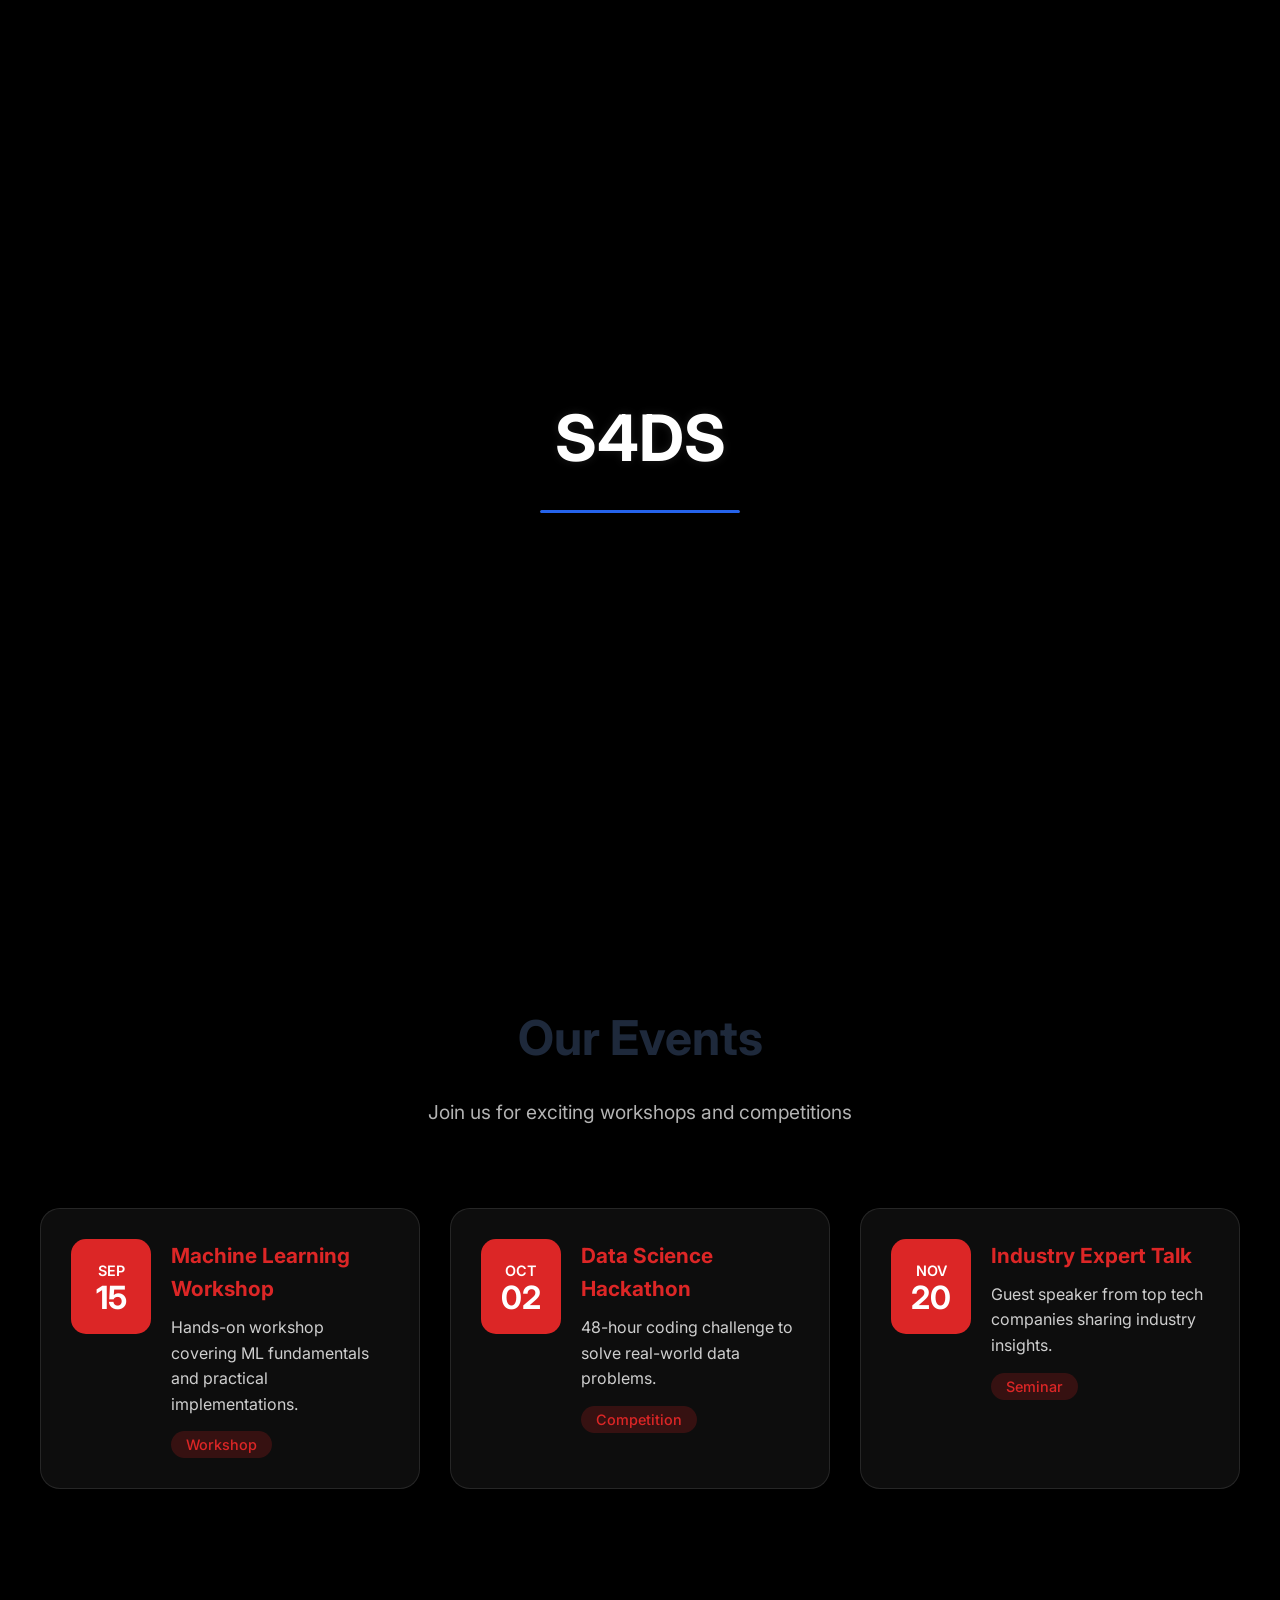
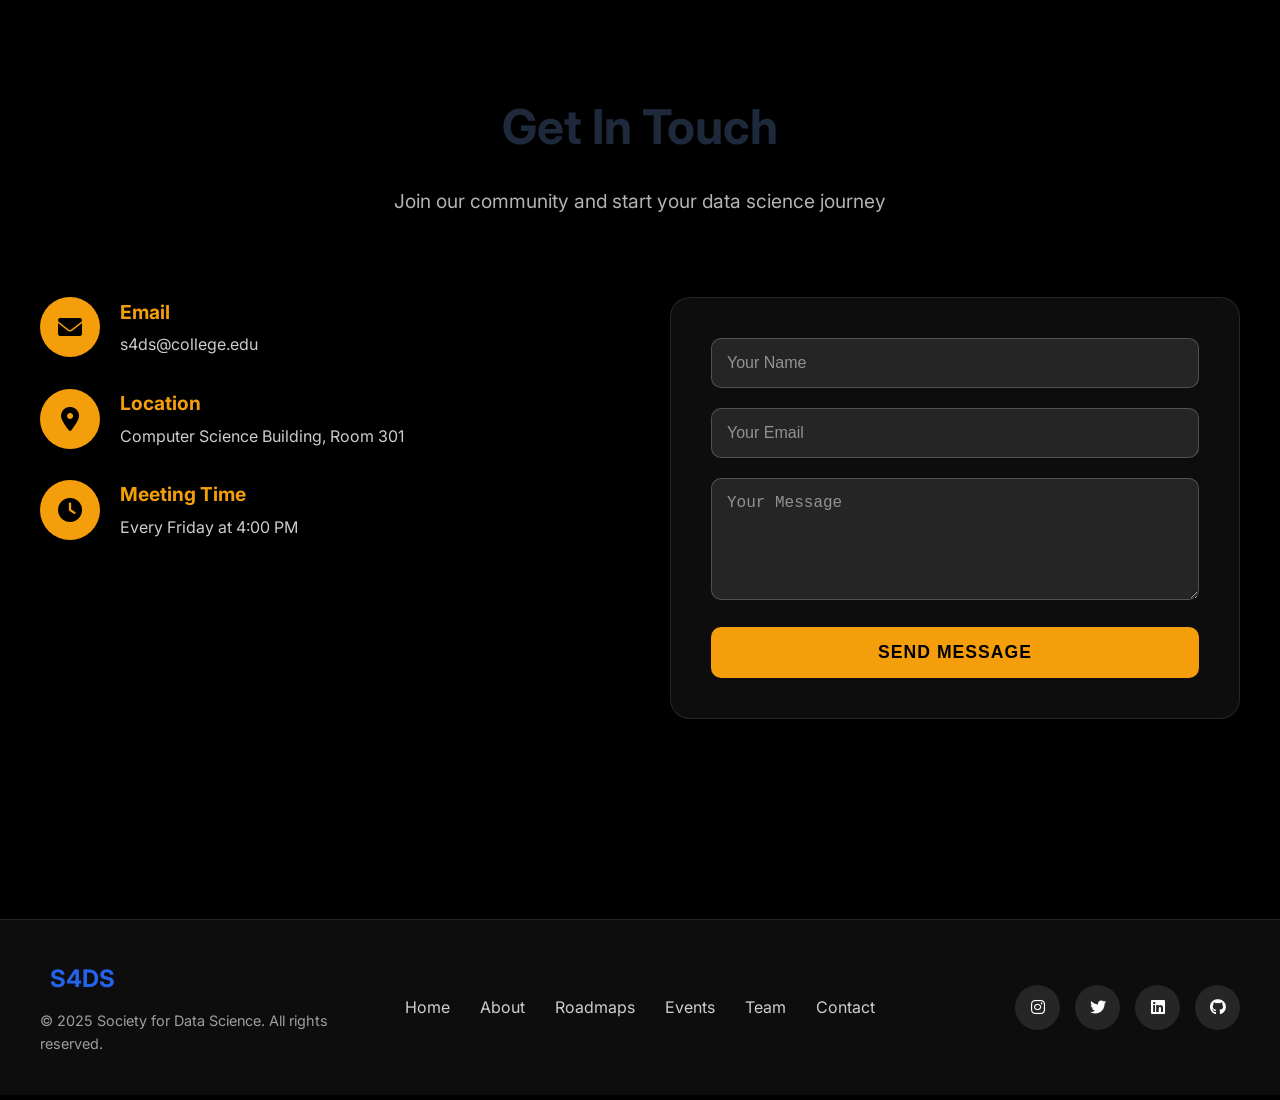
==== commit 3d1110b9: "Upload new website design" ====
--- a/index.html
+++ b/index.html
@@ -4,459 +4,216 @@
     <meta charset="UTF-8">
     <meta name="viewport" content="width=device-width, initial-scale=1.0">
     <title>S4DS - Society for Data Science</title>
-    <link rel="stylesheet" href="style.css">
-    <link rel="stylesheet" href="https://cdnjs.cloudflare.com/ajax/libs/font-awesome/6.0.0-beta3/css/all.min.css">
-    <link href="https://fonts.googleapis.com/css2?family=Poppins:wght@300;400;500;600;700&display=swap" rel="stylesheet">
+    <link rel="stylesheet" href="styles.css">
+    <link href="https://fonts.googleapis.com/css2?family=Inter:wght@300;400;500;600;700&display=swap" rel="stylesheet">
+    <link rel="stylesheet" href="https://cdnjs.cloudflare.com/ajax/libs/font-awesome/6.0.0/css/all.min.css">
 </head>
 <body>
-    <header id="header">
-        <div class="container header-container">
-            
-            <a href="#home" class="logo">
-                <img src="images/logo.png" alt="Logo" class="logo-img">
-                <div class="logo-text">
-                    <div class="logo-main">S4DS</div>
-                    <div class="logo-sub">Empowering Innovators</div>
-                </div>
-            </a>
-
-            <nav id="nav">
-                <ul>
-                    <li><a href="#home" class="nav-link">Home</a></li>
-                    <li><a href="#about" class="nav-link">About</a></li>
-                    <li><a href="#team" class="nav-link">Team</a></li>
-                    <li><a href="#events" class="nav-link">Events</a></li>  
-                    <li><a href="#event-gallery" class="nav-link">Gallery</a></li>
-                    <li><a href="#join-us" class="nav-link">Join</a></li>
-                </ul>
-            </nav>
-
-            <div class="hamburger" id="hamburger">
-                <i class="fas fa-bars"></i>
-            </div>
-        </div>
-    </header>
-
-
+    <!-- Background Grid -->
+    <div class="grid-background"></div>
+    
+    <!-- Floating Tech Icons -->
+    <div class="floating-icons">
+        <!-- Orbit 1 - Outer -->
+        <i class="fab fa-python orbit-1" style="--angle: 0deg;"></i>
+        <i class="fas fa-chart-line orbit-1" style="--angle: 120deg;"></i>
+        <i class="fas fa-robot orbit-1" style="--angle: 240deg;"></i>
+        
+        <!-- Orbit 2 - Middle -->
+        <i class="fab fa-js-square orbit-2" style="--angle: 0deg;"></i>
+        <i class="fas fa-database orbit-2" style="--angle: 180deg;"></i>
+        
+        <!-- Orbit 3 - Inner -->
+        <i class="fas fa-brain orbit-3" style="--angle: 0deg;"></i>
+        <i class="fab fa-react orbit-3" style="--angle: 90deg;"></i>
+        <i class="fas fa-code orbit-3" style="--angle: 180deg;"></i>
+        <i class="fas fa-server orbit-3" style="--angle: 270deg;"></i>
+    </div>
+
+    <!-- Navigation -->
+    <nav class="navbar">
+        <div class="nav-container">
+            <div class="nav-logo">
+                <i class="fas fa-chart-network"></i>
+                <span>S4DS</span>
+            </div>
+            <ul class="nav-menu">
+                <li class="nav-item"><a href="#home" class="nav-link">Home</a></li>
+                <li class="nav-item"><a href="about.html" class="nav-link">About</a></li>
+                <li class="nav-item"><a href="roadmaps.html" class="nav-link">Roadmaps</a></li>
+                <li class="nav-item"><a href="#events" class="nav-link">Events</a></li>
+                <li class="nav-item"><a href="team.html" class="nav-link">Team</a></li>
+                <li class="nav-item"><a href="#contact" class="nav-link">Contact</a></li>
+            </ul>
+            <div class="hamburger">
+                <span class="bar"></span>
+                <span class="bar"></span>
+                <span class="bar"></span>
+            </div>
+        </div>
+    </nav>
+
+    <!-- Hero Section -->
     <section id="home" class="hero">
-        <div class="container hero-content">
-            <h1><br><br>Society for Data Science</h1>
-            <p>Empowering the next generation of data scientists through innovative learning, collaboration, and real-world applications.</p>
-            <div class="btn-group">
-                <a href="#join-us" class="btn">Join Now</a>
-                <a href="#events" class="btn btn-outline">Upcoming Events</a>
-            </div>
-            
-            <div class="upcoming-events">
-                <h3><i class="fas fa-calendar-alt"></i> Upcoming Events</h3>
-                <div class="event-item">
-                    <h4>VORTEXA 2.0</h4>
-                    <span class="date">Comming Soon....</span>
-                </div>
-                <div class="event-item">
-                    <h4> Blockchain and Web 3.0 Bootcamp</h4>
-                    <span class="date">7th July 15, 2025 | 03:30 pm</span>
-                </div>
+        <div class="hero-content">
+            <h1 class="hero-title">
+                <span class="glowing-text">S4DS</span>
+            </h1>
+            <p class="hero-subtitle">Society for Data Science</p>
+            <p class="hero-description">
+                Empowering the next generation of data scientists through innovation, 
+                collaboration, and cutting-edge technology.
+            </p>
+            <div class="hero-buttons">
+                <button class="cta-button primary">Join Us</button>
+                <button class="cta-button secondary">Explore More</button>
+            </div>
+        </div>
+        <div class="scroll-indicator">
+            <div class="container">
+                <div class="chevron"></div>
+                <div class="chevron"></div>
+                <div class="chevron"></div>
             </div>
         </div>
     </section>
-    
-    <section id="about" class="section">
-        <div class="about-container">
-            <div class="section-title">
-                <h2>ABOUT US</h2>
-            </div>
-            <div class="about-sections">
-                <div class="about-section">
-                    <h3>Our History</h3>
-                    <p>The S4DS (Society for Data Science) chapter at Dr. D. Y. Patil Institute of Technology, Pimpri was founded on 23rd September 2022 and officially inaugurated on 1st November 2023. With 96 student members and 6 faculty coordinators, the chapter aims to foster learning, innovation, and collaboration in data science and AI.</p><br>
-                    <p>Guided by national mentors — Mr. Amol Goje, Dr. Amlan Chakraborti, and Dr. Neha Sharma — S4DS-DIT has evolved into a dynamic student-led body. The chapter focuses on bridging the gap between theory and practice while promoting technical excellence, interdisciplinary thinking, and professional development to build future-ready, data-driven minds..</p>
-                </div>
-
-                <div class="about-section">
-                    <h3>Vision & Mission</h3>
-                    <p><strong>Vision:</strong> To create a world where data literacy is accessible to all, and data-driven solutions transform every sector of society.</p>
-                    <p><strong>Mission:</strong> We empower students from all disciplines to harness the power of data through education, practical experience, and community building.</p>
-                    <p><strong>Core Values:</strong></p>
-                    <ul>
-                        <li>Inclusive learning environment</li>
-                        <li>Practical, hands-on education</li>
-                        <li>Collaboration across disciplines</li>
-                        <li>Ethical data practices</li>
-                        <li>Community impact through data</li>
-                    </ul>
-                </div>
-            </div>
-        </div>
-    </section>
-
-    <section id="faculty" class="section">
-        <div class="container">
-            <h3 class="faculty-title">Our Faculty Coordinators</h3>
-            <div class="faculty-card">
-                <img src="images/Teacher.jpg" alt="Mrs. Aparna Kulkarni" class="faculty-img">
-                <h4 class="faculty-name">Mrs.Aparna Kulkarni</h4>
-                <p class="faculty-position">Professor at Artificial Intelligence and Data Science Department</p>
-            </div>
-        </div>
-    </section>
-
-    <section id="team" class="section">
-        <div class="container">
-            <div class="section-title">
-                <h2>Our Core Team</h2>
-                <p>Meet the leaders driving our vision forward.</p>
-            </div>
-            <div class="team-grid">
-                <div class="team-card">
-                    <img src="images/president.jpg" alt="Gouri Gupta">
-                    <h3>Gouri Gupta</h3>
-                    <p>President</p>
-                </div>
-                <div class="team-card">
-                    <img src="images/vise-president.jpg" alt="Abhinav Belhekar">
-                    <h3>Abhinav Belhekar</h3>
-                    <p>Vice President</p>
-                </div>
-                <div class="team-card">
-                    <img src="images/secretary.jpg" alt="Gitesh Patil">
-                    <h3>Gitesh Patil</h3>
-                    <p>Secretary</p>
-                </div>
-                <div class="team-card">
-                    <img src="images/TREASURER .jpg" alt="Atharva Dusane">
-                    <h3>Atharva Dusane</h3>
-                    <p>Treasurer</p>
-                </div>
-                <div class="team-card">
-                    <img src="images/EVENT MANAGEMENT LEAD.jpg" alt="Vaibhavi Pakhale">
-                    <h3>Vaibhavi Pakhale</h3>
-                    <p>Event Management Lead</p>
-                </div>
-                <div class="team-card">
-                    <img src="images/tech_lead.jpg" alt="Vinit Yeole">
-                    <h3>Vinit Yeole</h3>
-                    <p>Technical Lead</p>
-                </div>
-                <div class="team-card">
-                    <img src="images/MARKETING & CAMPAIGNING LEAD.jpg" alt="Jash Desai">
-                    <h3>Jash Desai</h3>
-                    <p>Marketing & Campaigning Lead</p>
-                </div>
-                <div class="team-card">
-                    <img src="images/cultural_lead.jpg" alt="Vaibhavi Khilare">
-                    <h3>Vaibhavi Khilare</h3>
-                    <p>Cultural Lead</p>
-                </div>
-                <div class="team-card">
-                    <img src="images/DESIGN LEAD .jpg" alt="Tanmay Patil">
-                    <h3>Tanmay Patil</h3>
-                    <p>Design Lead</p>
-                </div>
-                <div class="team-card">
-                    <img src="images/photographerLead.jpg" alt="Shreevardhan Iyer">
-                    <h3>Shreevardhan Iyer</h3>
-                    <p>Photography Lead</p>
-                </div>
-            </div>
-        </div>
-    </section>
-
-    <section id="creators" class="section">
-        <div class="container">
-            <h2 class="creators-title">Crafted with Code & Creativity</h2>
-            <p class="creators-subtitle">The innovators behind this experience</p>
-            <div class="creators-grid">
-                <div class="creator-card">
-                    <img src="images/damini.jpg" alt="Damini Karankal" class="creator-img">
-                    <div class="creator-name">Damini Karankal</div>
-                    <p class="creator-role">Designs smooth, user-friendly interfaces with a touch of creativity and elegance.</p>
-                </div>
-                <div class="creator-card">
-                    <img src="images/sai.jpg" alt="Sai Jadhav" class="creator-img">
-                    <div class="creator-name">Sai Jadhav</div>
-                    <p class="creator-role">Builds reliable systems that keep everything running smoothly behind the scenes.</p>
-                </div>
-            </div>
-        </div>
-    </section>
-
-
+
+    <!-- Events Section -->
     <section id="events" class="section">
         <div class="container">
-            <div class="section-title">
-                <h2>Events</h2>
+            <div class="section-header">
+                <h2 class="section-title">Our Events</h2>
+                <p class="section-subtitle">Join us for exciting workshops and competitions</p>
             </div>
             <div class="events-grid">
                 <div class="event-card">
-                    <div class="event-image">
-                        <img src="images/web-3.jpeg" alt="Data Workshop">
-                    </div>
-                    <div class="event-info">
-                        <h3>Blockchain and Web 3.0 Bootcamp</h3>
-                        <span class="date">7th july 2025 | 03:30AM</span>
-                        <p>2nd-year students explored the future of tech with an insightful session on Blockchain and Web 3.0, led by 3rd-year peers.</p>
+                    <div class="event-date">
+                        <span class="month">SEP</span>
+                        <span class="day">15</span>
+                    </div>
+                    <div class="event-content">
+                        <h3>Machine Learning Workshop</h3>
+                        <p>Hands-on workshop covering ML fundamentals and practical implementations.</p>
+                        <span class="event-tag">Workshop</span>
                     </div>
                 </div>
                 <div class="event-card">
-                    <div class="event-image">
-                        <img src="images/FDP.png" alt="Hackathon">
-                    </div>
-                    <div class="event-info">
-                        <h3>One-Day Faculty Workshop</h3>
-                        <span class="date">14th June 2025 </span>
-                        <p>Faculty embraced Design Thinking with experts from Agile Network India, focusing on Empathize, Ideate, and Innovate.</p>
+                    <div class="event-date">
+                        <span class="month">OCT</span>
+                        <span class="day">02</span>
+                    </div>
+                    <div class="event-content">
+                        <h3>Data Science Hackathon</h3>
+                        <p>48-hour coding challenge to solve real-world data problems.</p>
+                        <span class="event-tag">Competition</span>
                     </div>
                 </div>
                 <div class="event-card">
-                    <div class="event-image">
-                        <img src="images/magzine.png" alt="Guest Lecture">
-                    </div>
-                    <div class="event-info">
-                        <h3>AI Spectrum Unveiled</h3>
-                        <span class="date">22 May 2025 </span>
-                        <p>The AIDS Department proudly launched "AI Spectrum," its annual magazine showcasing academic achievements, student projects, and vibrant departmental life, curated by the dedicated S4DS Professional Body Chapter.</p>
-                    </div>
-                </div>
-                <div class="event-card">
-                    <div class="event-image">
-                        <img src="images/llm.png" alt="Machine Learning">
-                    </div>
-                    <div class="event-info">
-                        <h3> Exploring the Future of AI: LLMs and RAG</h3>
-                        <span class="date">9th April 2025 </span>
-                        <p>Atharv Patil and Zuber Khan led an insightful, interactive session on Large Language Models (LLMs) and the power of Retrieval-Augmented Generation (RAG) for peers and juniors in the AIDS Department</p>
-                    </div>
-                </div>
-                <div class="event-card">
-                    <div class="event-image">
-                        <img src="images/event3/2.jpg" alt="Conference">
-                    </div>
-                    <div class="event-info">
-                        <h3>QuizBate</h3>
-                        <span class="date">26 March 2025</span>
-                        <p>Successfully hosted QuizBate on March 26, 2025, where 1st and 2nd-year students showcased their AI knowledge in a thrilling quiz and debated key AI topics</p>
-                    </div>
-                </div>
-                <div class="event-card">
-                    <div class="event-image">
-                        <img src="images/NextWave.png" alt="Conference">
-                    </div>
-                    <div class="event-info">
-                        <h3>Gen AI Workshop by Nextwave</h3>
-                        <span class="date">21 March 2025</span>
-                        <p>We hosted an insightful and highly engaging Gen AI Workshop on March 21, 2025, led by Nextwave's Abhinav Devguptapu Sir, enhancing participants' practical AI knowledge</p>
-                    </div>
-                </div>
-                <div class="event-card">
-                    <div class="event-image">
-                        <img src="images/session.png" alt="Conference">
-                    </div>
-                    <div class="event-info">
-                        <h3>AI & Data Science in Action</h3>
-                        <span class="date">04 March 2025</span>
-                        <p>The AI & DS Dept. and S4DS organized a webinar with alumnus Astitva Karunesh, who shared insights into AI & Data Science applications and career pathways with over 125 attendees</p>
-                    </div>
-                </div>
-                <div class="event-card">
-                    <div class="event-image">
-                        <img src="images/event4/cover.jpg" alt="Conference">
-                    </div>
-                    <div class="event-info">
-                        <h3>CG Mini Project Exhibition</h3>
-                        <span class="date">21 March 2025</span>
-                        <p>The Society for Data Science successfully hosted its Computer Graphics Project Exhibition, where students showcased their innovative CG projects, demonstrating exceptional creativity and technical prowess.</p>
-                    </div>
-                </div>
-                <div class="event-card">
-                    <div class="event-image">
-                        <img src="images/event1/1.jpg" alt="Conference">
-                    </div>
-                    <div class="event-info">
-                        <h3>VORTEXA: Hackathon competition</h3>
-                        <span class="date">27 September 2024</span>
-                        <p>We successfully hosted its flagship two-day hackathon, witnessing over 55 teams tackle challenging problems, culminating in the recognition of three innovative winners by a panel of esteemed judges, including industry experts from Deloitte and InfoCepts, and the S4DS president</p>
-                    </div>
-                </div>
-                <div class="event-card">
-                    <div class="event-image">
-                        <img src="images/Iot.png" alt="Conference">
-                    </div>
-                    <div class="event-info">
-                        <h3>Showcasing Innovation in AI & IoT</h3>
-                        <span class="date">30 April, 2024</span>
-                        <p>We hosted an insightful and highly engaging Gen AI Workshop on March 21, 2025, led by Nextwave's Abhinav Devguptapu Sir, enhancing participants' practical AI knowledge</p>
-                    </div>
-                </div>
-                <div class="event-card">
-                    <div class="event-image">
-                        <img src="images/Neha.png" alt="Conference">
-                    </div>
-                    <div class="event-info">
-                        <h3>Empowering Data Scientists: COVID-19 Analytics & S4DS Opportunities</h3>
-                        <span class="date">2 March, 2024</span>
-                        <p>Dr. Neha Sharma, Secretary of S4DS, engaged AI&DS students in an interactive session on March 2, 2024, highlighting data analytics' critical role in the COVID-19 pandemic response and detailing S4DS's mission, courses, and internship opportunities in data science</p>
-                    </div>
-                </div>
-                <div class="event-card">
-                    <div class="event-image">
-                        <img src="images/S4DS.png" alt="Conference">
-                    </div>
-                    <div class="event-info">
-                        <h3>S4DS Student Chapter Inaugurated</h3>
-                        <span class="date">1st November 2023</span>
-                        <p>The AI&DS Department inaugurated its S4DS Student's Chapter with insights from Dr. Parikshit Mahalle and technical events "DataVerse" and "S4DS-ShowDown," benefiting over 100 students and fostering professional development in data science</p>
+                    <div class="event-date">
+                        <span class="month">NOV</span>
+                        <span class="day">20</span>
+                    </div>
+                    <div class="event-content">
+                        <h3>Industry Expert Talk</h3>
+                        <p>Guest speaker from top tech companies sharing industry insights.</p>
+                        <span class="event-tag">Seminar</span>
                     </div>
                 </div>
             </div>
         </div>
     </section>
 
-    <section id="event-gallery" class="section">
-        <div class="container gallery-container">
-            <h2 class="section-title">Gallery</h2>
-            <div class="event-grid">
-                <div class="event-card" onclick="showGallery(0)">
-                    <img src="images/event1/1.jpg" alt="VORTEXA Hackathon Gallery">
-                    <div class="event-card-content">
-                        <h3>VORTEXA Hackathon</h3>
-                        <p>27th & 28th Sept 2024</p>
-                        <p>Participants: 52 Teams (202 students)</p>
-                    </div>
-                </div>
-                <div class="event-card" onclick="showGallery(1)">
-                    <img src="images/event2/1.jpeg" alt="Tech-Navinya Gallery">
-                    <div class="event-card-content">
-                        <h3>Tech-Navinya</h3>
-                        <p>May 10, 2025</p>
-                        <p>Participants: 200+ Students.</p>
-                    </div>
-                </div>
-                <div class="event-card" onclick="showGallery(2)">
-                    <img src="images/event3/2.jpg" alt="QUIZBATE Gallery">
-                    <div class="event-card-content">
-                        <h3>QUIZBATE (Coding & Debate)</h3>
-                        <p>26th Mar 2025</p>
-                        <p>Participants: 80+ Students</p>
-                    </div>
-                </div>
-                <div class="event-card" onclick="showGallery(3)">
-                    <img src="images/event4/cover.jpg" alt="CG Mini Project Presentation Gallery">
-                    <div class="event-card-content">
-                        <h3>CG Mini Project Presentation</h3>
-                        <p>25th Oct 2024</p>
-                        <p>Participants: 55 Groups (210 students)</p>
-                    </div>
-                </div>
-            </div>
-        </div>
-
-        <div id="eventsModal" class="modal">
-            <div class="modal-content">
-                <button class="back-button" id="backBtn">&larr; Back</button>
-                <h2 id="modalTitle"></h2>
-                <div id="galleryContainer" class="gallery-container-modal"></div>
-            </div>
-        </div>
-
-        <div id="lightbox" class="lightbox">
-            <span class="close-lightbox">&times;</span>
-            <img id="lightbox-img" alt="Enlarged gallery image">
-            <div class="lightbox-nav">
-                <span id="prevBtn" class="nav-arrow">&#8592;</span>
-                <span id="nextBtn" class="nav-arrow">&#8594;</span>
+    <!-- Contact Section -->
+    <section id="contact" class="section">
+        <div class="container">
+            <div class="section-header">
+                <h2 class="section-title">Get In Touch</h2>
+                <p class="section-subtitle">Join our community and start your data science journey</p>
+            </div>
+            <div class="contact-grid">
+                <div class="contact-info">
+                    <div class="contact-item">
+                        <div class="contact-icon">
+                            <i class="fas fa-envelope"></i>
+                        </div>
+                        <div class="contact-details">
+                            <h4>Email</h4>
+                            <p>s4ds@college.edu</p>
+                        </div>
+                    </div>
+                    <div class="contact-item">
+                        <div class="contact-icon">
+                            <i class="fas fa-map-marker-alt"></i>
+                        </div>
+                        <div class="contact-details">
+                            <h4>Location</h4>
+                            <p>Computer Science Building, Room 301</p>
+                        </div>
+                    </div>
+                    <div class="contact-item">
+                        <div class="contact-icon">
+                            <i class="fas fa-clock"></i>
+                        </div>
+                        <div class="contact-details">
+                            <h4>Meeting Time</h4>
+                            <p>Every Friday at 4:00 PM</p>
+                        </div>
+                    </div>
+                </div>
+                <div class="contact-form">
+                    <form>
+                        <div class="form-group">
+                            <input type="text" placeholder="Your Name" required>
+                        </div>
+                        <div class="form-group">
+                            <input type="email" placeholder="Your Email" required>
+                        </div>
+                        <div class="form-group">
+                            <textarea placeholder="Your Message" rows="5" required></textarea>
+                        </div>
+                        <button type="submit" class="form-submit">Send Message</button>
+                    </form>
+                </div>
             </div>
         </div>
     </section>
 
-    <section id="join-us" class="section">
-        <div class="container">
-            <div class="section-title">
-                <h2>Join Us</h2>
-            </div>
-            <div class="join-form">
-                <form id="membership-form">
-                    <div class="form-group">
-                        <label for="name">Full Name</label>
-                        <input type="text" id="name" name="name" required>
-                    </div>
-                    <div class="form-group">
-                        <label for="email">Email</label>
-                        <input type="email" id="email" name="email" required>
-                    </div>
-                    <div class="form-group">
-                        <label for="major">Major/Department</label>
-                        <input type="text" id="major" name="major" required>
-                    </div>
-                    <div class="form-group">
-                        <label for="year">Year of Study</label>
-                        <select id="year" name="year" required>
-                            <option value="">Select Year</option>
-                            <option value="Freshman">Freshman</option>
-                            <option value="Sophomore">Sophomore</option>
-                            <option value="Junior">Junior</option>
-                            <option value="Senior">Senior</option>
-                            <option value="Graduate">Graduate</option>
-                        </select>
-                    </div>
-                    <div class="form-group">
-                        <label for="experience">Data Science Experience Level</label>
-                        <select id="experience" name="experience" required>
-                            <option value="">Select Level</option>
-                            <option value="Beginner">Beginner (0-6 months)</option>
-                            <option value="Intermediate">Intermediate (6 months - 2 years)</option>
-                            <option value="Advanced">Advanced (2+ years)</option>
-                        </select>
-                    </div>
-                    <div class="form-group">
-                        <label for="interests">What areas of data science interest you most?</label>
-                        <textarea id="interests" name="interests"></textarea>
-                    </div>
-                    <button type="submit" class="btn">Submit Application</button>
-                </form>
-            </div>
-        </div>
-    </section>
-
-    <footer>
-        <div class="container">
-            <div class="footer-content">
-                <div class="footer-section">
-                    <h3>About S4DS</h3>
-                    <p>The Society for Data Science is a student-run organization dedicated to promoting data literacy and fostering a community of data enthusiasts through education, collaboration, and real-world applications.</p>
-                </div>
-                <div class="footer-section">
-                    <h3>Quick Links</h3>
-                    <ul>
-                        <li><a href="#home">Home</a></li>
-                        <li><a href="#about">About Us</a></li>
-                        <li><a href="#events">Events</a></li>
-                        <li><a href="#team">Team</a></li>
-                        <li><a href="#join-us">Join Us</a></li>
-                        <li><a href="#event-gallery">Gallery</a></li>
-                    </ul>
-                </div>
-                <div class="footer-section">
-                    <h3>Resources</h3>
-                    <ul>
-                        <li><a href="#">Learning Materials</a></li>
-                        <li><a href="#">Career Opportunities</a></li>
-                        <li><a href="#">Research Papers</a></li>
-                        <li><a href="#">Tutorial Videos</a></li>
-                        <li><a href="#">Recommended Books</a></li>
-                        <li><a href="#">Dataset Repository</a></li>
-                    </ul>
-                </div>
-            </div>
-            <div class="social-links-footer">
-                <a href="https://www.linkedin.com/company/society-for-data-science-dit/posts/?feedView=all"><i class="fab fa-linkedin"></i></a>
-                <a href="https://www.instagram.com/s4ds_dit/profilecard/?igsh=MXRheWF4OGc2OHNsYw=="><i class="fab fa-instagram"></i></a>
-            </div>
-            <div class="copyright">
-                <p>&copy; 2025 Society for Data Science. All Rights Reserved.</p>
+    <!-- Footer -->
+    <footer class="footer">
+        <div class="footer-content">
+            <div class="footer-left">
+                <div class="footer-logo">
+                    <i class="fas fa-chart-network"></i>
+                    <span>S4DS</span>
+                </div>
+                <p>© 2025 Society for Data Science. All rights reserved.</p>
+            </div>
+            <div class="footer-center">
+                <div class="footer-links">
+                    <a href="#home">Home</a>
+                    <a href="about.html">About</a>
+                    <a href="roadmaps.html">Roadmaps</a>
+                    <a href="#events">Events</a>
+                    <a href="team.html">Team</a>
+                    <a href="#contact">Contact</a>
+                </div>
+            </div>
+            <div class="footer-right">
+                <div class="social-links">
+                    <a href="#"><i class="fab fa-instagram"></i></a>
+                    <a href="#"><i class="fab fa-twitter"></i></a>
+                    <a href="#"><i class="fab fa-linkedin"></i></a>
+                    <a href="#"><i class="fab fa-github"></i></a>
+                </div>
             </div>
         </div>
     </footer>
+
+    <!-- Go to Top Button -->
+    <button id="goToTop" class="go-to-top">
+        <i class="fas fa-chevron-up"></i>
+    </button>
+
     <script src="script.js"></script>
 </body>
-</html>+</html>
--- a/styles.css
+++ b/styles.css
@@ -0,0 +1,1729 @@
+/* Reset and Base Styles */
+* {
+    margin: 0;
+    padding: 0;
+    box-sizing: border-box;
+}
+
+html {
+    scroll-behavior: smooth;
+}
+
+body {
+    font-family: 'Inter', sans-serif;
+    background: #000;
+    color: #fff;
+    overflow-x: hidden;
+    line-height: 1.6;
+}
+
+/* Grid Background */
+.grid-background {
+    position: fixed;
+    top: 0;
+    left: 0;
+    width: 100%;
+    height: 100%;
+    background-image: 
+        linear-gradient(rgba(0, 255, 255, 0.1) 1px, transparent 1px),
+        linear-gradient(90deg, rgba(0, 255, 255, 0.1) 1px, transparent 1px);
+    background-size: 50px 50px;
+    z-index: -2;
+    animation: gridMove 20s linear infinite;
+}
+
+@keyframes gridMove {
+    0% {
+        transform: translate(0, 0);
+    }
+    100% {
+        transform: translate(50px, 50px);
+    }
+}
+
+/* Floating Tech Icons - Orbital Animation */
+.floating-icons {
+    position: fixed;
+    top: 50%;
+    left: 50%;
+    transform: translate(-50%, -50%);
+    width: 100%;
+    height: 100%;
+    pointer-events: none;
+    z-index: -1;
+}
+
+.floating-icons i {
+    position: absolute;
+    font-size: 1.5rem;
+    color: rgba(0, 170, 255, 0.3);
+    top: 50%;
+    left: 50%;
+}
+
+/* Orbit 1 - Outer orbit (radius: 300px) */
+.orbit-1 {
+    animation: orbit1 30s linear infinite;
+}
+
+@keyframes orbit1 {
+    from {
+        transform: translate(-50%, -50%) rotate(var(--angle)) translateX(300px) rotate(calc(-1 * var(--angle)));
+    }
+    to {
+        transform: translate(-50%, -50%) rotate(calc(var(--angle) + 360deg)) translateX(300px) rotate(calc(-1 * (var(--angle) + 360deg)));
+    }
+}
+
+/* Orbit 2 - Middle orbit (radius: 200px) */
+.orbit-2 {
+    animation: orbit2 20s linear infinite;
+}
+
+@keyframes orbit2 {
+    from {
+        transform: translate(-50%, -50%) rotate(var(--angle)) translateX(200px) rotate(calc(-1 * var(--angle)));
+    }
+    to {
+        transform: translate(-50%, -50%) rotate(calc(var(--angle) + 360deg)) translateX(200px) rotate(calc(-1 * (var(--angle) + 360deg)));
+    }
+}
+
+/* Orbit 3 - Inner orbit (radius: 120px) */
+.orbit-3 {
+    animation: orbit3 15s linear infinite;
+}
+
+@keyframes orbit3 {
+    from {
+        transform: translate(-50%, -50%) rotate(var(--angle)) translateX(120px) rotate(calc(-1 * var(--angle)));
+    }
+    to {
+        transform: translate(-50%, -50%) rotate(calc(var(--angle) + 360deg)) translateX(120px) rotate(calc(-1 * (var(--angle) + 360deg)));
+    }
+}
+
+/* Glassmorphism Effect */
+.glass {
+    background: rgba(255, 255, 255, 0.1);
+    backdrop-filter: blur(10px);
+    border: 1px solid rgba(255, 255, 255, 0.2);
+    border-radius: 15px;
+}
+
+/* Navigation */
+.navbar {
+    position: fixed;
+    top: 0;
+    left: 0;
+    right: 0;
+    z-index: 1000;
+    width: 100%;
+    background: rgba(0, 0, 0, 0.9);
+    backdrop-filter: blur(10px);
+    border-bottom: 1px solid rgba(255, 255, 255, 0.1);
+    padding: 15px 0;
+    transition: all 0.3s ease;
+}
+
+.nav-container {
+    display: flex;
+    justify-content: space-between;
+    align-items: center;
+    max-width: 1200px;
+    margin: 0 auto;
+    padding: 0 30px;
+}
+
+.nav-logo {
+    display: flex;
+    align-items: center;
+    gap: 10px;
+    font-size: 1.5rem;
+    font-weight: 700;
+    color: #2563eb;
+}
+
+.nav-logo i {
+    font-size: 2rem;
+}
+
+.nav-menu {
+    display: flex;
+    list-style: none;
+    gap: 30px;
+}
+
+.nav-link {
+    color: #fff;
+    text-decoration: none;
+    font-weight: 500;
+    transition: all 0.3s ease;
+    position: relative;
+}
+
+.nav-link:hover {
+    color: #2563eb;
+}
+
+.nav-link::after {
+    content: '';
+    position: absolute;
+    bottom: -5px;
+    left: 0;
+    width: 0;
+    height: 2px;
+    background: #2563eb;
+    transition: width 0.3s ease;
+}
+
+.nav-link:hover::after {
+    width: 100%;
+}
+
+/* Hamburger Menu */
+.hamburger {
+    display: none;
+    flex-direction: column;
+    cursor: pointer;
+}
+
+.bar {
+    width: 25px;
+    height: 3px;
+    background: #fff;
+    margin: 3px 0;
+    transition: 0.3s;
+}
+
+/* Hero Section */
+.hero {
+    min-height: 100vh;
+    display: flex;
+    flex-direction: column;
+    justify-content: center;
+    align-items: center;
+    text-align: center;
+    padding: 80px 20px 0;
+    position: relative;
+}
+
+.hero-content {
+    max-width: 800px;
+    z-index: 1;
+}
+
+.hero-title {
+    font-size: 6rem;
+    font-weight: 700;
+    margin-bottom: 20px;
+    line-height: 1.1;
+}
+
+.glowing-text {
+    color: #ffffff;
+    font-weight: 800;
+    text-shadow: 0 0 10px rgba(255, 255, 255, 0.1);
+}
+
+.hero-subtitle {
+    font-size: 2rem;
+    font-weight: 300;
+    color: #64748b;
+    margin-bottom: 20px;
+    text-transform: uppercase;
+    letter-spacing: 3px;
+}
+
+.hero-description {
+    font-size: 1.2rem;
+    color: rgba(255, 255, 255, 0.8);
+    margin-bottom: 40px;
+    max-width: 600px;
+}
+
+.hero-buttons {
+    display: flex;
+    gap: 20px;
+    justify-content: center;
+    flex-wrap: wrap;
+}
+
+.cta-button {
+    padding: 15px 30px;
+    border: none;
+    border-radius: 50px;
+    font-size: 1.1rem;
+    font-weight: 600;
+    cursor: pointer;
+    transition: all 0.3s ease;
+    text-transform: uppercase;
+    letter-spacing: 1px;
+}
+
+.cta-button.primary {
+    background: #2563eb;
+    color: #ffffff;
+    border: 2px solid #2563eb;
+}
+
+.cta-button.secondary {
+    background: transparent;
+    color: #64748b;
+    border: 2px solid #64748b;
+}
+
+.cta-button:hover {
+    transform: translateY(-5px);
+    box-shadow: 0 10px 30px rgba(37, 99, 235, 0.2);
+}
+
+.cta-button.primary:hover {
+    background: #1d4ed8;
+    border-color: #1d4ed8;
+}
+
+.cta-button.secondary:hover {
+    background: #64748b;
+    color: #ffffff;
+    border-color: #64748b;
+}
+
+/* Scroll Indicator */
+.scroll-indicator {
+    position: absolute;
+    bottom: 30px;
+    left: 50%;
+    transform: translateX(-50%);
+    cursor: pointer;
+    height: 60px;
+    width: 60px;
+}
+
+.scroll-indicator .container {
+    display: flex;
+    justify-content: center;
+    align-items: center;
+    width: 100%;
+    height: 100%;
+    position: relative;
+}
+
+.chevron {
+    position: absolute;
+    width: 2.1rem;
+    height: 0.48rem;
+    opacity: 0;
+    transform: scale(0.3);
+    animation: move-chevron 3s ease-out infinite;
+}
+
+.chevron:first-child {
+    animation: move-chevron 3s ease-out 1s infinite;
+}
+
+.chevron:nth-child(2) {
+    animation: move-chevron 3s ease-out 2s infinite;
+}
+
+.chevron:before,
+.chevron:after {
+    content: '';
+    position: absolute;
+    top: 0;
+    height: 100%;
+    width: 50%;
+    background: #64748b;
+}
+
+.chevron:before {
+    left: 0;
+    transform: skewY(30deg);
+}
+
+.chevron:after {
+    right: 0;
+    width: 50%;
+    transform: skewY(-30deg);
+}
+
+@keyframes move-chevron {
+    25% {
+        opacity: 1;
+    }
+    33.3% {
+        opacity: 1;
+        transform: translateY(2.28rem);
+    }
+    66.6% {
+        opacity: 1;
+        transform: translateY(3.12rem);
+    }
+    100% {
+        opacity: 0;
+        transform: translateY(4.8rem) scale(0.5);
+    }
+}
+
+/* Sections */
+.section {
+    padding: 100px 20px;
+    position: relative;
+}
+
+.container {
+    max-width: 1200px;
+    margin: 0 auto;
+}
+
+.section-header {
+    text-align: center;
+    margin-bottom: 80px;
+}
+
+.section-title {
+    font-size: 3rem;
+    font-weight: 700;
+    margin-bottom: 20px;
+    color: #1e293b;
+}
+
+.section-subtitle {
+    font-size: 1.2rem;
+    color: rgba(255, 255, 255, 0.7);
+    max-width: 600px;
+    margin: 0 auto;
+}
+
+/* About Section */
+.about-grid {
+    display: grid;
+    grid-template-columns: repeat(auto-fit, minmax(300px, 1fr));
+    gap: 30px;
+}
+
+.about-card {
+    background: rgba(255, 255, 255, 0.05);
+    backdrop-filter: blur(10px);
+    border: 1px solid rgba(255, 255, 255, 0.1);
+    border-radius: 20px;
+    padding: 40px 30px;
+    text-align: center;
+    transition: all 0.3s ease;
+}
+
+.about-card:hover {
+    transform: translateY(-10px);
+    background: rgba(255, 255, 255, 0.1);
+    border-color: rgba(0, 255, 255, 0.3);
+}
+
+.card-icon {
+    width: 80px;
+    height: 80px;
+    margin: 0 auto 20px;
+    background: #10b981;
+    border-radius: 50%;
+    display: flex;
+    align-items: center;
+    justify-content: center;
+}
+
+.card-icon i {
+    font-size: 2rem;
+    color: #000;
+}
+
+.about-card h3 {
+    font-size: 1.5rem;
+    margin-bottom: 15px;
+    color: #10b981;
+}
+
+.about-card p {
+    color: rgba(255, 255, 255, 0.8);
+    line-height: 1.6;
+}
+
+/* Events Section */
+.events-grid {
+    display: grid;
+    grid-template-columns: repeat(auto-fit, minmax(350px, 1fr));
+    gap: 30px;
+}
+
+.event-card {
+    background: rgba(255, 255, 255, 0.05);
+    backdrop-filter: blur(10px);
+    border: 1px solid rgba(255, 255, 255, 0.1);
+    border-radius: 20px;
+    padding: 30px;
+    transition: all 0.3s ease;
+    display: flex;
+    gap: 20px;
+}
+
+.event-card:hover {
+    transform: translateY(-5px);
+    border-color: rgba(0, 255, 255, 0.3);
+}
+
+.event-date {
+    background: #dc2626;
+    color: #ffffff;
+    border-radius: 15px;
+    padding: 20px;
+    text-align: center;
+    min-width: 80px;
+    height: fit-content;
+}
+
+.event-date .month {
+    display: block;
+    font-size: 0.9rem;
+    font-weight: 600;
+    text-transform: uppercase;
+}
+
+.event-date .day {
+    display: block;
+    font-size: 2rem;
+    font-weight: 700;
+    line-height: 1;
+}
+
+.event-content h3 {
+    font-size: 1.3rem;
+    margin-bottom: 10px;
+    color: #dc2626;
+}
+
+.event-content p {
+    color: rgba(255, 255, 255, 0.8);
+    margin-bottom: 15px;
+}
+
+.event-tag {
+    background: rgba(220, 38, 38, 0.2);
+    color: #dc2626;
+    padding: 5px 15px;
+    border-radius: 20px;
+    font-size: 0.9rem;
+    font-weight: 500;
+}
+
+/* Team Section */
+.team-grid {
+    display: grid;
+    grid-template-columns: repeat(auto-fit, minmax(300px, 1fr));
+    gap: 30px;
+}
+
+.team-card {
+    background: rgba(255, 255, 255, 0.05);
+    backdrop-filter: blur(10px);
+    border: 1px solid rgba(255, 255, 255, 0.1);
+    border-radius: 20px;
+    padding: 40px 30px;
+    text-align: center;
+    transition: all 0.3s ease;
+}
+
+.team-card:hover {
+    transform: translateY(-10px);
+    border-color: rgba(0, 255, 255, 0.3);
+}
+
+.team-avatar {
+    width: 100px;
+    height: 100px;
+    margin: 0 auto 20px;
+    background: #7c3aed;
+    border-radius: 50%;
+    display: flex;
+    align-items: center;
+    justify-content: center;
+}
+
+.team-avatar i {
+    font-size: 3rem;
+    color: #000;
+}
+
+.team-card h3 {
+    font-size: 1.5rem;
+    margin-bottom: 5px;
+    color: #fff;
+}
+
+.team-role {
+    color: #00ffff;
+    font-weight: 600;
+    margin-bottom: 15px;
+    text-transform: uppercase;
+    font-size: 0.9rem;
+    letter-spacing: 1px;
+}
+
+.team-bio {
+    color: rgba(255, 255, 255, 0.8);
+    margin-bottom: 20px;
+    line-height: 1.6;
+}
+
+.team-social {
+    display: flex;
+    justify-content: center;
+    gap: 15px;
+}
+
+.team-social a {
+    width: 40px;
+    height: 40px;
+    background: rgba(255, 255, 255, 0.1);
+    color: #fff;
+    display: flex;
+    align-items: center;
+    justify-content: center;
+    border-radius: 50%;
+    transition: all 0.3s ease;
+    text-decoration: none;
+}
+
+.team-social a:hover {
+    background: #7c3aed;
+    color: #000;
+    transform: translateY(-3px);
+}
+
+/* Contact Section */
+.contact-grid {
+    display: grid;
+    grid-template-columns: 1fr 1fr;
+    gap: 60px;
+    align-items: start;
+}
+
+.contact-item {
+    display: flex;
+    align-items: center;
+    gap: 20px;
+    margin-bottom: 30px;
+}
+
+.contact-icon {
+    width: 60px;
+    height: 60px;
+    background: #f59e0b;
+    border-radius: 50%;
+    display: flex;
+    align-items: center;
+    justify-content: center;
+    flex-shrink: 0;
+}
+
+.contact-icon i {
+    font-size: 1.5rem;
+    color: #000;
+}
+
+.contact-details h4 {
+    font-size: 1.2rem;
+    margin-bottom: 5px;
+    color: #f59e0b;
+}
+
+.contact-details p {
+    color: rgba(255, 255, 255, 0.8);
+}
+
+.contact-form {
+    background: rgba(255, 255, 255, 0.05);
+    backdrop-filter: blur(10px);
+    border: 1px solid rgba(255, 255, 255, 0.1);
+    border-radius: 20px;
+    padding: 40px;
+}
+
+.form-group {
+    margin-bottom: 20px;
+}
+
+.form-group input,
+.form-group textarea {
+    width: 100%;
+    background: rgba(255, 255, 255, 0.1);
+    border: 1px solid rgba(255, 255, 255, 0.2);
+    border-radius: 10px;
+    padding: 15px;
+    color: #fff;
+    font-size: 1rem;
+    transition: all 0.3s ease;
+}
+
+.form-group input:focus,
+.form-group textarea:focus {
+    outline: none;
+    border-color: #f59e0b;
+    background: rgba(255, 255, 255, 0.15);
+}
+
+.form-group input::placeholder,
+.form-group textarea::placeholder {
+    color: rgba(255, 255, 255, 0.5);
+}
+
+.form-submit {
+    width: 100%;
+    background: #f59e0b;
+    color: #000;
+    border: none;
+    border-radius: 10px;
+    padding: 15px;
+    font-size: 1.1rem;
+    font-weight: 600;
+    cursor: pointer;
+    transition: all 0.3s ease;
+    text-transform: uppercase;
+    letter-spacing: 1px;
+}
+
+.form-submit:hover {
+    transform: translateY(-2px);
+    box-shadow: 0 10px 30px rgba(245, 158, 11, 0.3);
+    background: #d97706;
+}
+
+/* Footer */
+.footer {
+    background: rgba(255, 255, 255, 0.05);
+    backdrop-filter: blur(10px);
+    border-top: 1px solid rgba(255, 255, 255, 0.1);
+    padding: 40px 20px;
+    margin-top: 100px;
+}
+
+.footer-content {
+    max-width: 1200px;
+    margin: 0 auto;
+    display: grid;
+    grid-template-columns: 1fr 1fr 1fr;
+    gap: 40px;
+    align-items: center;
+}
+
+.footer-logo {
+    display: flex;
+    align-items: center;
+    gap: 10px;
+    font-size: 1.5rem;
+    font-weight: 700;
+    color: #2563eb;
+    margin-bottom: 10px;
+}
+
+.footer-logo i {
+    font-size: 2rem;
+}
+
+.footer-left p {
+    color: rgba(255, 255, 255, 0.6);
+    font-size: 0.9rem;
+}
+
+.footer-links {
+    display: flex;
+    gap: 30px;
+    justify-content: center;
+}
+
+.footer-links a {
+    color: rgba(255, 255, 255, 0.8);
+    text-decoration: none;
+    transition: all 0.3s ease;
+}
+
+.footer-links a:hover {
+    color: #2563eb;
+}
+
+.social-links {
+    display: flex;
+    gap: 15px;
+    justify-content: flex-end;
+}
+
+.social-links a {
+    width: 45px;
+    height: 45px;
+    background: rgba(255, 255, 255, 0.1);
+    color: #fff;
+    display: flex;
+    align-items: center;
+    justify-content: center;
+    border-radius: 50%;
+    transition: all 0.3s ease;
+    text-decoration: none;
+}
+
+.social-links a:hover {
+    background: #2563eb;
+    color: #fff;
+    transform: translateY(-3px);
+}
+
+/* Responsive Design */
+@media (max-width: 768px) {
+    .hamburger {
+        display: flex;
+    }
+
+    .nav-menu {
+        position: fixed;
+        left: -100%;
+        top: 70px;
+        flex-direction: column;
+        background: rgba(0, 0, 0, 0.95);
+        backdrop-filter: blur(10px);
+        width: 100%;
+        text-align: center;
+        transition: 0.3s;
+        padding: 20px 0;
+        border-top: 1px solid rgba(255, 255, 255, 0.1);
+    }
+
+    .nav-menu.active {
+        left: 0;
+    }
+
+    .nav-menu li {
+        margin: 15px 0;
+    }
+
+    .hero-title {
+        font-size: 4rem;
+    }
+
+    .hero-subtitle {
+        font-size: 1.5rem;
+    }
+
+    .hero-buttons {
+        flex-direction: column;
+        align-items: center;
+    }
+
+    .cta-button {
+        width: 200px;
+    }
+
+    .section-title {
+        font-size: 2.5rem;
+    }
+
+    .contact-grid {
+        grid-template-columns: 1fr;
+        gap: 40px;
+    }
+
+    .footer-content {
+        grid-template-columns: 1fr;
+        text-align: center;
+        gap: 30px;
+    }
+
+    .footer-links {
+        justify-content: center;
+    }
+
+    .social-links {
+        justify-content: center;
+    }
+
+    .events-grid {
+        grid-template-columns: 1fr;
+    }
+
+    .event-card {
+        flex-direction: column;
+        text-align: center;
+    }
+
+    .event-date {
+        align-self: center;
+    }
+}
+
+@media (max-width: 480px) {
+    .navbar {
+        width: 95%;
+        padding: 10px 20px;
+    }
+
+    .hero-title {
+        font-size: 3rem;
+    }
+
+    .hero-subtitle {
+        font-size: 1.2rem;
+    }
+
+    .hero-description {
+        font-size: 1rem;
+    }
+
+    .section {
+        padding: 60px 20px;
+    }
+
+    .section-title {
+        font-size: 2rem;
+    }
+
+    .about-grid,
+    .team-grid {
+        grid-template-columns: 1fr;
+    }
+
+    .floating-icons i {
+        font-size: 1.5rem;
+    }
+}
+
+/* Smooth scroll offset for fixed navbar */
+html {
+    scroll-padding-top: 80px;
+}
+
+/* Custom scrollbar */
+::-webkit-scrollbar {
+    width: 8px;
+}
+
+::-webkit-scrollbar-track {
+    background: #000;
+}
+
+::-webkit-scrollbar-thumb {
+    background: linear-gradient(45deg, #00ffff, #0080ff);
+    border-radius: 4px;
+}
+
+::-webkit-scrollbar-thumb:hover {
+    background: linear-gradient(45deg, #0080ff, #00ffff);
+}
+
+/* Page-specific styles for About and Team pages */
+
+/* Page Hero for dedicated pages */
+.page-hero {
+    min-height: 60vh;
+    display: flex;
+    flex-direction: column;
+    justify-content: center;
+    align-items: center;
+    text-align: center;
+    padding: 140px 20px 60px;
+    position: relative;
+}
+
+.page-title {
+    font-size: 4rem;
+    font-weight: 700;
+    margin-bottom: 20px;
+    line-height: 1.1;
+}
+
+.page-subtitle {
+    font-size: 1.5rem;
+    font-weight: 300;
+    color: #64748b;
+    margin-bottom: 20px;
+    text-transform: uppercase;
+    letter-spacing: 2px;
+}
+
+.page-description {
+    font-size: 1.1rem;
+    color: rgba(255, 255, 255, 0.8);
+    max-width: 600px;
+    margin: 0 auto;
+}
+
+/* Content Sections for About page */
+.content-section {
+    margin-bottom: 100px;
+}
+
+.content-section.reverse .content-grid {
+    direction: rtl;
+}
+
+.content-section.reverse .content-text,
+.content-section.reverse .content-visual {
+    direction: ltr;
+}
+
+.content-grid {
+    display: grid;
+    grid-template-columns: 1fr 1fr;
+    gap: 60px;
+    align-items: center;
+}
+
+.content-title {
+    font-size: 2.5rem;
+    font-weight: 700;
+    margin-bottom: 30px;
+    color: #1e293b;
+}
+
+.content-description {
+    font-size: 1.1rem;
+    color: rgba(255, 255, 255, 0.8);
+    line-height: 1.8;
+    margin-bottom: 20px;
+}
+
+.visual-card {
+    background: rgba(255, 255, 255, 0.05);
+    backdrop-filter: blur(10px);
+    border: 1px solid rgba(255, 255, 255, 0.1);
+    border-radius: 20px;
+    padding: 40px;
+    text-align: center;
+    transition: all 0.3s ease;
+}
+
+.visual-card:hover {
+    transform: translateY(-10px);
+    border-color: rgba(0, 255, 255, 0.3);
+}
+
+.visual-icon {
+    width: 80px;
+    height: 80px;
+    margin: 0 auto 20px;
+    background: #10b981;
+    border-radius: 50%;
+    display: flex;
+    align-items: center;
+    justify-content: center;
+}
+
+.visual-icon i {
+    font-size: 2rem;
+    color: #000;
+}
+
+.visual-card h3 {
+    font-size: 1.5rem;
+    margin-bottom: 15px;
+    color: #10b981;
+}
+
+.visual-card p {
+    color: rgba(255, 255, 255, 0.8);
+}
+
+/* Activities Grid for About page */
+.activities-grid {
+    display: grid;
+    grid-template-columns: repeat(auto-fit, minmax(300px, 1fr));
+    gap: 30px;
+    margin-bottom: 80px;
+}
+
+.activity-card {
+    background: rgba(255, 255, 255, 0.05);
+    backdrop-filter: blur(10px);
+    border: 1px solid rgba(255, 255, 255, 0.1);
+    border-radius: 20px;
+    padding: 40px 30px;
+    transition: all 0.3s ease;
+    height: 100%;
+}
+
+.activity-card:hover {
+    transform: translateY(-10px);
+    border-color: rgba(0, 255, 255, 0.3);
+}
+
+.activity-icon {
+    width: 70px;
+    height: 70px;
+    margin: 0 auto 20px;
+    background: #10b981;
+    border-radius: 50%;
+    display: flex;
+    align-items: center;
+    justify-content: center;
+}
+
+.activity-icon i {
+    font-size: 1.8rem;
+    color: #000;
+}
+
+.activity-card h3 {
+    font-size: 1.3rem;
+    margin-bottom: 15px;
+    color: #10b981;
+    text-align: center;
+}
+
+.activity-card > p {
+    color: rgba(255, 255, 255, 0.8);
+    margin-bottom: 20px;
+    text-align: center;
+}
+
+.activity-list {
+    list-style: none;
+    padding: 0;
+}
+
+.activity-list li {
+    color: rgba(255, 255, 255, 0.7);
+    padding: 5px 0;
+    padding-left: 20px;
+    position: relative;
+}
+
+.activity-list li::before {
+    content: '▸';
+    color: #10b981;
+    position: absolute;
+    left: 0;
+}
+
+/* Values Section */
+.values-section {
+    margin: 100px 0;
+}
+
+.values-grid {
+    display: grid;
+    grid-template-columns: repeat(auto-fit, minmax(350px, 1fr));
+    gap: 30px;
+}
+
+.value-card {
+    background: rgba(255, 255, 255, 0.05);
+    backdrop-filter: blur(10px);
+    border: 1px solid rgba(255, 255, 255, 0.1);
+    border-radius: 20px;
+    padding: 40px 30px;
+    transition: all 0.3s ease;
+    position: relative;
+    overflow: hidden;
+}
+
+.value-card:hover {
+    transform: translateY(-10px);
+    border-color: rgba(0, 255, 255, 0.3);
+}
+
+.value-number {
+    font-size: 3rem;
+    font-weight: 700;
+    color: rgba(0, 255, 255, 0.2);
+    position: absolute;
+    top: 20px;
+    right: 30px;
+}
+
+.value-card h3 {
+    font-size: 1.5rem;
+    margin-bottom: 15px;
+    color: #2563eb;
+}
+
+.value-card p {
+    color: rgba(255, 255, 255, 0.8);
+    line-height: 1.6;
+}
+
+/* Join Section */
+.join-section {
+    background: rgba(255, 255, 255, 0.05);
+    backdrop-filter: blur(10px);
+    border: 1px solid rgba(255, 255, 255, 0.1);
+    border-radius: 30px;
+    padding: 60px 40px;
+    text-align: center;
+    margin: 80px 0;
+}
+
+.join-title {
+    font-size: 2.5rem;
+    font-weight: 700;
+    margin-bottom: 20px;
+    color: #1e293b;
+}
+
+.join-description {
+    font-size: 1.1rem;
+    color: rgba(255, 255, 255, 0.8);
+    max-width: 700px;
+    margin: 0 auto 40px;
+    line-height: 1.6;
+}
+
+.join-buttons {
+    display: flex;
+    gap: 20px;
+    justify-content: center;
+    flex-wrap: wrap;
+}
+
+/* Team Page Specific Styles */
+.team-section {
+    margin-bottom: 100px;
+}
+
+/* Executive Grid */
+.executive-grid {
+    display: grid;
+    grid-template-columns: repeat(auto-fit, minmax(500px, 1fr));
+    gap: 40px;
+    margin-bottom: 60px;
+}
+
+.executive-card {
+    background: rgba(255, 255, 255, 0.05);
+    backdrop-filter: blur(10px);
+    border: 1px solid rgba(255, 255, 255, 0.1);
+    border-radius: 20px;
+    padding: 40px;
+    display: flex;
+    gap: 30px;
+    align-items: flex-start;
+    transition: all 0.3s ease;
+}
+
+.executive-card:hover {
+    transform: translateY(-10px);
+    border-color: rgba(0, 255, 255, 0.3);
+}
+
+.team-avatar.large {
+    width: 120px;
+    height: 120px;
+    flex-shrink: 0;
+}
+
+.team-avatar.large i {
+    font-size: 4rem;
+}
+
+.executive-info {
+    flex: 1;
+}
+
+.executive-info h3 {
+    font-size: 1.8rem;
+    margin-bottom: 5px;
+    color: #fff;
+}
+
+.team-role {
+    color: #7c3aed;
+    font-weight: 600;
+    margin-bottom: 15px;
+    text-transform: uppercase;
+    font-size: 0.9rem;
+    letter-spacing: 1px;
+}
+
+.team-department {
+    color: rgba(255, 255, 255, 0.6);
+    font-style: italic;
+    margin-bottom: 15px;
+}
+
+.team-bio {
+    color: rgba(255, 255, 255, 0.8);
+    margin-bottom: 20px;
+    line-height: 1.6;
+}
+
+/* Enhanced Team Cards */
+.team-card.enhanced {
+    background: rgba(255, 255, 255, 0.08);
+    border: 2px solid rgba(0, 255, 255, 0.2);
+}
+
+.team-card.enhanced:hover {
+    border-color: rgba(0, 255, 255, 0.5);
+    background: rgba(255, 255, 255, 0.12);
+}
+
+/* Expertise Tags */
+.team-expertise {
+    display: flex;
+    flex-wrap: wrap;
+    gap: 8px;
+    margin-bottom: 20px;
+}
+
+.expertise-tag {
+    background: rgba(124, 58, 237, 0.2);
+    color: #7c3aed;
+    padding: 5px 12px;
+    border-radius: 15px;
+    font-size: 0.8rem;
+    font-weight: 500;
+}
+
+/* Advisor Grid */
+.advisor-grid {
+    display: grid;
+    grid-template-columns: repeat(auto-fit, minmax(500px, 1fr));
+    gap: 40px;
+}
+
+.advisor-card {
+    background: rgba(255, 255, 255, 0.05);
+    backdrop-filter: blur(10px);
+    border: 1px solid rgba(255, 255, 255, 0.1);
+    border-radius: 20px;
+    padding: 40px;
+    display: flex;
+    gap: 30px;
+    align-items: flex-start;
+    transition: all 0.3s ease;
+}
+
+.advisor-card:hover {
+    transform: translateY(-10px);
+    border-color: rgba(0, 255, 255, 0.3);
+}
+
+.advisor-info h3 {
+    font-size: 1.6rem;
+    margin-bottom: 5px;
+    color: #fff;
+}
+
+/* Join Stats */
+.join-stats {
+    display: grid;
+    grid-template-columns: repeat(auto-fit, minmax(150px, 1fr));
+    gap: 30px;
+    margin: 40px 0;
+    max-width: 600px;
+    margin-left: auto;
+    margin-right: auto;
+}
+
+.stat-item {
+    text-align: center;
+}
+
+.stat-number {
+    font-size: 3rem;
+    font-weight: 700;
+    color: #2563eb;
+    display: block;
+    margin-bottom: 10px;
+}
+
+.stat-label {
+    color: rgba(255, 255, 255, 0.8);
+    font-weight: 500;
+    text-transform: uppercase;
+    letter-spacing: 1px;
+    font-size: 0.9rem;
+}
+
+/* Active navigation link */
+.nav-link.active {
+    color: #2563eb;
+}
+
+.nav-link.active::after {
+    width: 100%;
+}
+
+/* Responsive adjustments for new layouts */
+@media (max-width: 768px) {
+    .page-hero {
+        min-height: 50vh;
+        padding: 100px 20px 40px;
+    }
+
+    .page-title {
+        font-size: 3rem;
+    }
+
+    .page-subtitle {
+        font-size: 1.2rem;
+    }
+
+    .content-grid {
+        grid-template-columns: 1fr;
+        gap: 40px;
+    }
+
+    .content-section.reverse .content-grid {
+        direction: ltr;
+    }
+
+    .content-title {
+        font-size: 2rem;
+    }
+
+    .executive-grid,
+    .advisor-grid {
+        grid-template-columns: 1fr;
+    }
+
+    .executive-card,
+    .advisor-card {
+        flex-direction: column;
+        text-align: center;
+    }
+
+    .activities-grid {
+        grid-template-columns: 1fr;
+    }
+
+    .values-grid {
+        grid-template-columns: 1fr;
+    }
+
+    .join-stats {
+        grid-template-columns: repeat(2, 1fr);
+    }
+
+    .join-section {
+        padding: 40px 20px;
+        margin: 40px 0;
+    }
+
+    .join-title {
+        font-size: 2rem;
+    }
+}
+
+@media (max-width: 480px) {
+    .page-title {
+        font-size: 2.5rem;
+    }
+
+    .content-title {
+        font-size: 1.8rem;
+    }
+
+    .executive-card,
+    .advisor-card {
+        padding: 30px 20px;
+    }
+
+    .activity-card {
+        padding: 30px 20px;
+    }
+
+    .value-card {
+        padding: 30px 20px;
+    }
+
+    .stat-number {
+        font-size: 2.5rem;
+    }
+
+    .join-stats {
+        grid-template-columns: 1fr;
+        gap: 20px;
+    }
+}
+
+/* Go to Top Button */
+.go-to-top {
+    position: fixed;
+    bottom: 30px;
+    right: 30px;
+    width: 50px;
+    height: 50px;
+    background: #2563eb;
+    color: white;
+    border: none;
+    border-radius: 50%;
+    cursor: pointer;
+    font-size: 1.2rem;
+    display: flex;
+    align-items: center;
+    justify-content: center;
+    opacity: 0;
+    visibility: hidden;
+    transform: translateY(20px);
+    transition: all 0.3s ease;
+    z-index: 1000;
+    box-shadow: 0 4px 15px rgba(37, 99, 235, 0.3);
+}
+
+.go-to-top.visible {
+    opacity: 1;
+    visibility: visible;
+    transform: translateY(0);
+}
+
+.go-to-top:hover {
+    transform: translateY(-5px) scale(1.1);
+    box-shadow: 0 8px 25px rgba(37, 99, 235, 0.4);
+    background: #1d4ed8;
+}
+
+/* Roadmaps Page Styles */
+.roadmap-tabs {
+    display: flex;
+    justify-content: center;
+    gap: 20px;
+    margin-bottom: 50px;
+    border-bottom: 1px solid rgba(255, 255, 255, 0.1);
+}
+
+.tab-button {
+    padding: 15px 30px;
+    background: transparent;
+    border: none;
+    color: #64748b;
+    font-size: 1.1rem;
+    font-weight: 500;
+    cursor: pointer;
+    transition: all 0.3s ease;
+    border-bottom: 3px solid transparent;
+    display: flex;
+    align-items: center;
+    gap: 10px;
+}
+
+.tab-button:hover {
+    color: #2563eb;
+    transform: translateY(-2px);
+}
+
+.tab-button.active {
+    color: #2563eb;
+    border-bottom-color: #2563eb;
+}
+
+.roadmap-content {
+    display: none;
+}
+
+.roadmap-content.active {
+    display: block;
+    animation: fadeInUp 0.6s ease forwards;
+}
+
+@keyframes fadeInUp {
+    from {
+        opacity: 0;
+        transform: translateY(30px);
+    }
+    to {
+        opacity: 1;
+        transform: translateY(0);
+    }
+}
+
+.roadmap-header {
+    text-align: center;
+    margin-bottom: 50px;
+}
+
+.roadmap-header h2 {
+    font-size: 2.5rem;
+    font-weight: 700;
+    margin-bottom: 15px;
+    background: linear-gradient(135deg, #2563eb, #7c3aed);
+    -webkit-background-clip: text;
+    -webkit-text-fill-color: transparent;
+    background-clip: text;
+}
+
+.roadmap-header p {
+    font-size: 1.2rem;
+    color: #94a3b8;
+    max-width: 600px;
+    margin: 0 auto;
+}
+
+.roadmap-timeline {
+    max-width: 1000px;
+    margin: 0 auto;
+    position: relative;
+}
+
+.roadmap-timeline::before {
+    content: '';
+    position: absolute;
+    left: 30px;
+    top: 0;
+    bottom: 0;
+    width: 2px;
+    background: linear-gradient(to bottom, #2563eb, #7c3aed, #10b981);
+}
+
+.phase-section {
+    margin-bottom: 60px;
+    position: relative;
+}
+
+.phase-header {
+    display: flex;
+    align-items: center;
+    gap: 20px;
+    margin-bottom: 30px;
+    padding-left: 70px;
+}
+
+.phase-header h3 {
+    font-size: 1.8rem;
+    font-weight: 600;
+    color: #fff;
+}
+
+.phase-duration {
+    padding: 5px 15px;
+    background: rgba(37, 99, 235, 0.2);
+    border: 1px solid #2563eb;
+    border-radius: 20px;
+    font-size: 0.9rem;
+    color: #2563eb;
+    font-weight: 500;
+}
+
+.roadmap-steps {
+    display: flex;
+    flex-direction: column;
+    gap: 30px;
+}
+
+.step-item {
+    display: flex;
+    align-items: flex-start;
+    gap: 25px;
+    position: relative;
+}
+
+.step-number {
+    width: 60px;
+    height: 60px;
+    background: linear-gradient(135deg, #2563eb, #7c3aed);
+    border-radius: 50%;
+    display: flex;
+    align-items: center;
+    justify-content: center;
+    font-size: 1.2rem;
+    font-weight: 700;
+    color: white;
+    flex-shrink: 0;
+    box-shadow: 0 8px 25px rgba(37, 99, 235, 0.3);
+    position: relative;
+    z-index: 2;
+}
+
+.step-content {
+    flex: 1;
+    background: rgba(255, 255, 255, 0.05);
+    backdrop-filter: blur(10px);
+    border: 1px solid rgba(255, 255, 255, 0.1);
+    border-radius: 15px;
+    padding: 25px;
+    transition: all 0.3s ease;
+}
+
+.step-content:hover {
+    transform: translateY(-5px);
+    box-shadow: 0 15px 35px rgba(0, 0, 0, 0.2);
+    border-color: rgba(37, 99, 235, 0.3);
+}
+
+.step-content h4 {
+    font-size: 1.3rem;
+    font-weight: 600;
+    color: #fff;
+    margin-bottom: 10px;
+}
+
+.step-content p {
+    color: #94a3b8;
+    line-height: 1.6;
+    margin-bottom: 15px;
+}
+
+.step-resources {
+    display: flex;
+    flex-wrap: wrap;
+    gap: 8px;
+}
+
+.resource-tag {
+    padding: 4px 12px;
+    background: rgba(37, 99, 235, 0.1);
+    border: 1px solid rgba(37, 99, 235, 0.3);
+    border-radius: 15px;
+    font-size: 0.85rem;
+    color: #3b82f6;
+    font-weight: 500;
+}
+
+/* Responsive Design for Roadmaps */
+@media (max-width: 768px) {
+    .roadmap-tabs {
+        flex-direction: column;
+        gap: 10px;
+        margin-bottom: 30px;
+    }
+    
+    .tab-button {
+        padding: 12px 20px;
+        font-size: 1rem;
+        justify-content: center;
+    }
+    
+    .roadmap-header h2 {
+        font-size: 2rem;
+    }
+    
+    .roadmap-timeline::before {
+        left: 15px;
+    }
+    
+    .phase-header {
+        flex-direction: column;
+        align-items: flex-start;
+        gap: 10px;
+        padding-left: 50px;
+    }
+    
+    .phase-header h3 {
+        font-size: 1.5rem;
+    }
+    
+    .step-item {
+        gap: 15px;
+    }
+    
+    .step-number {
+        width: 45px;
+        height: 45px;
+        font-size: 1rem;
+    }
+    
+    .step-content {
+        padding: 20px;
+    }
+    
+    .step-content h4 {
+        font-size: 1.1rem;
+    }
+    
+    .resource-tag {
+        font-size: 0.8rem;
+        padding: 3px 10px;
+    }
+}
